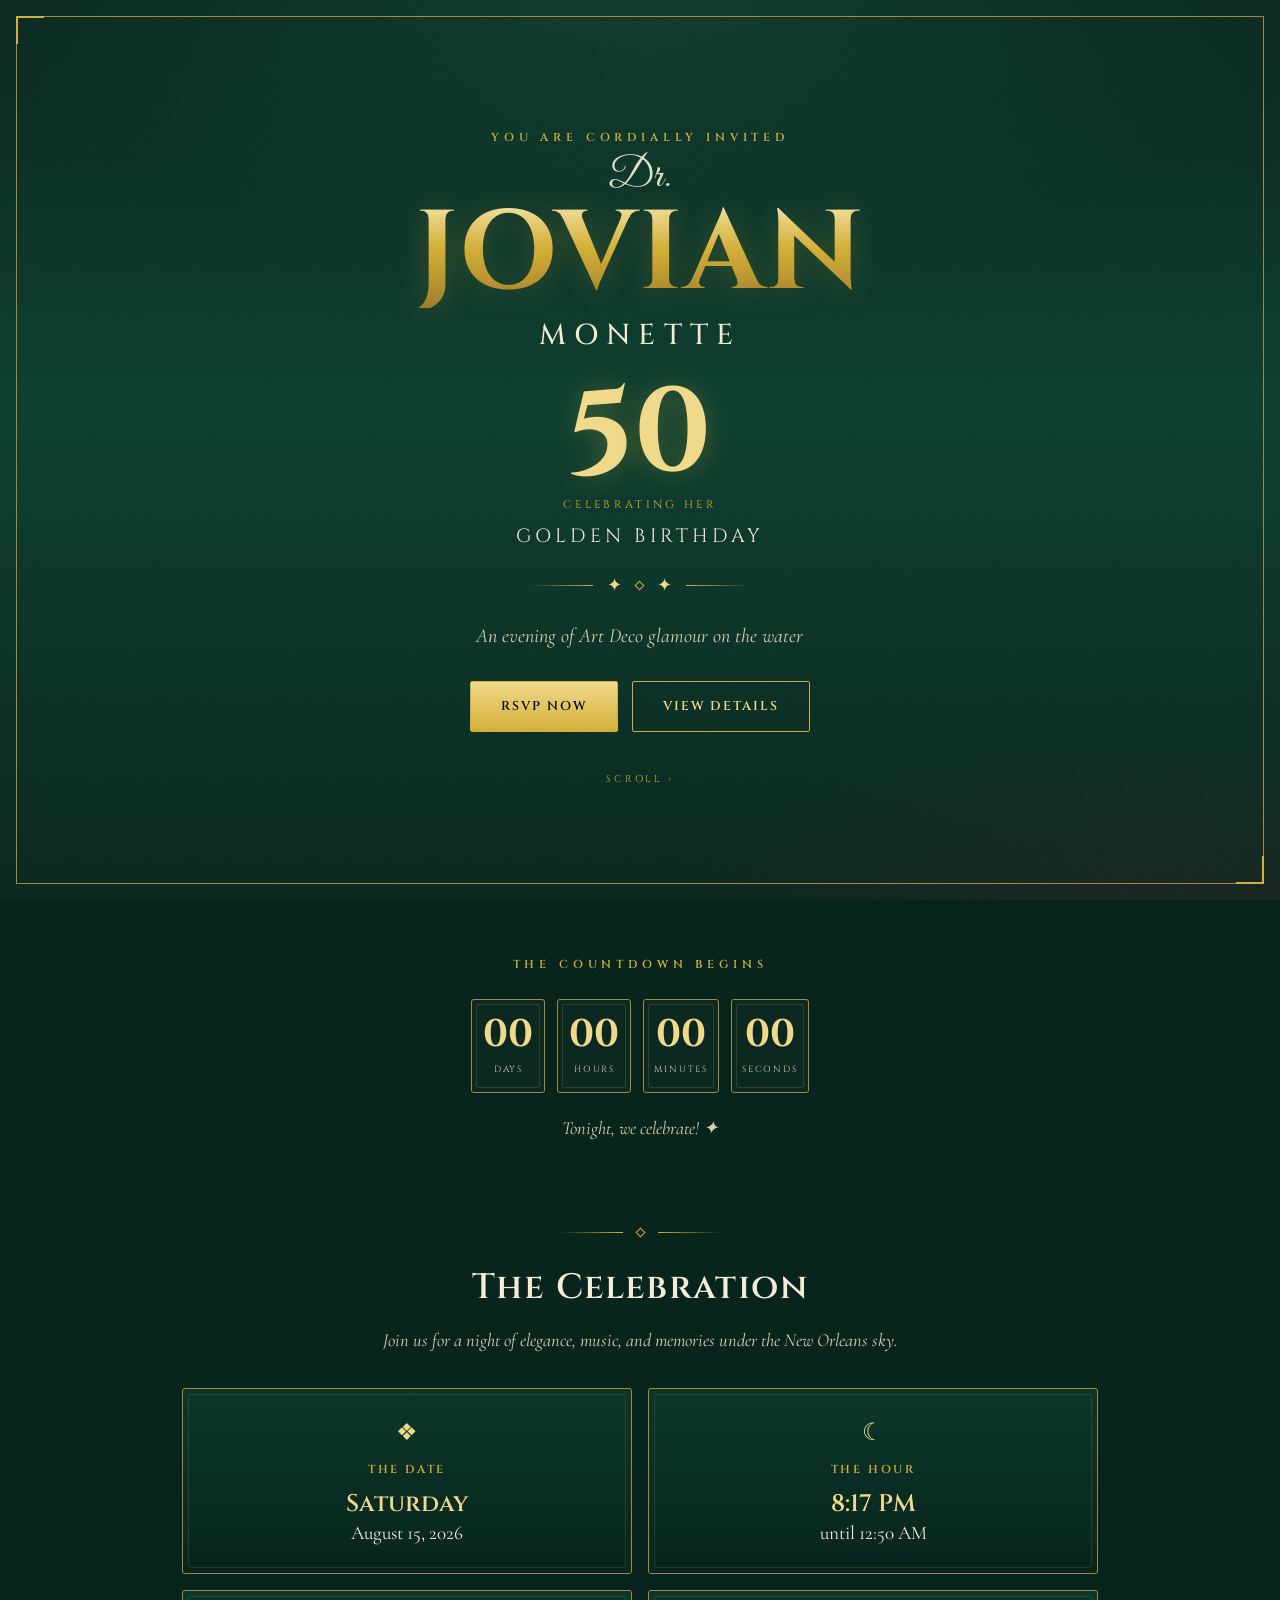
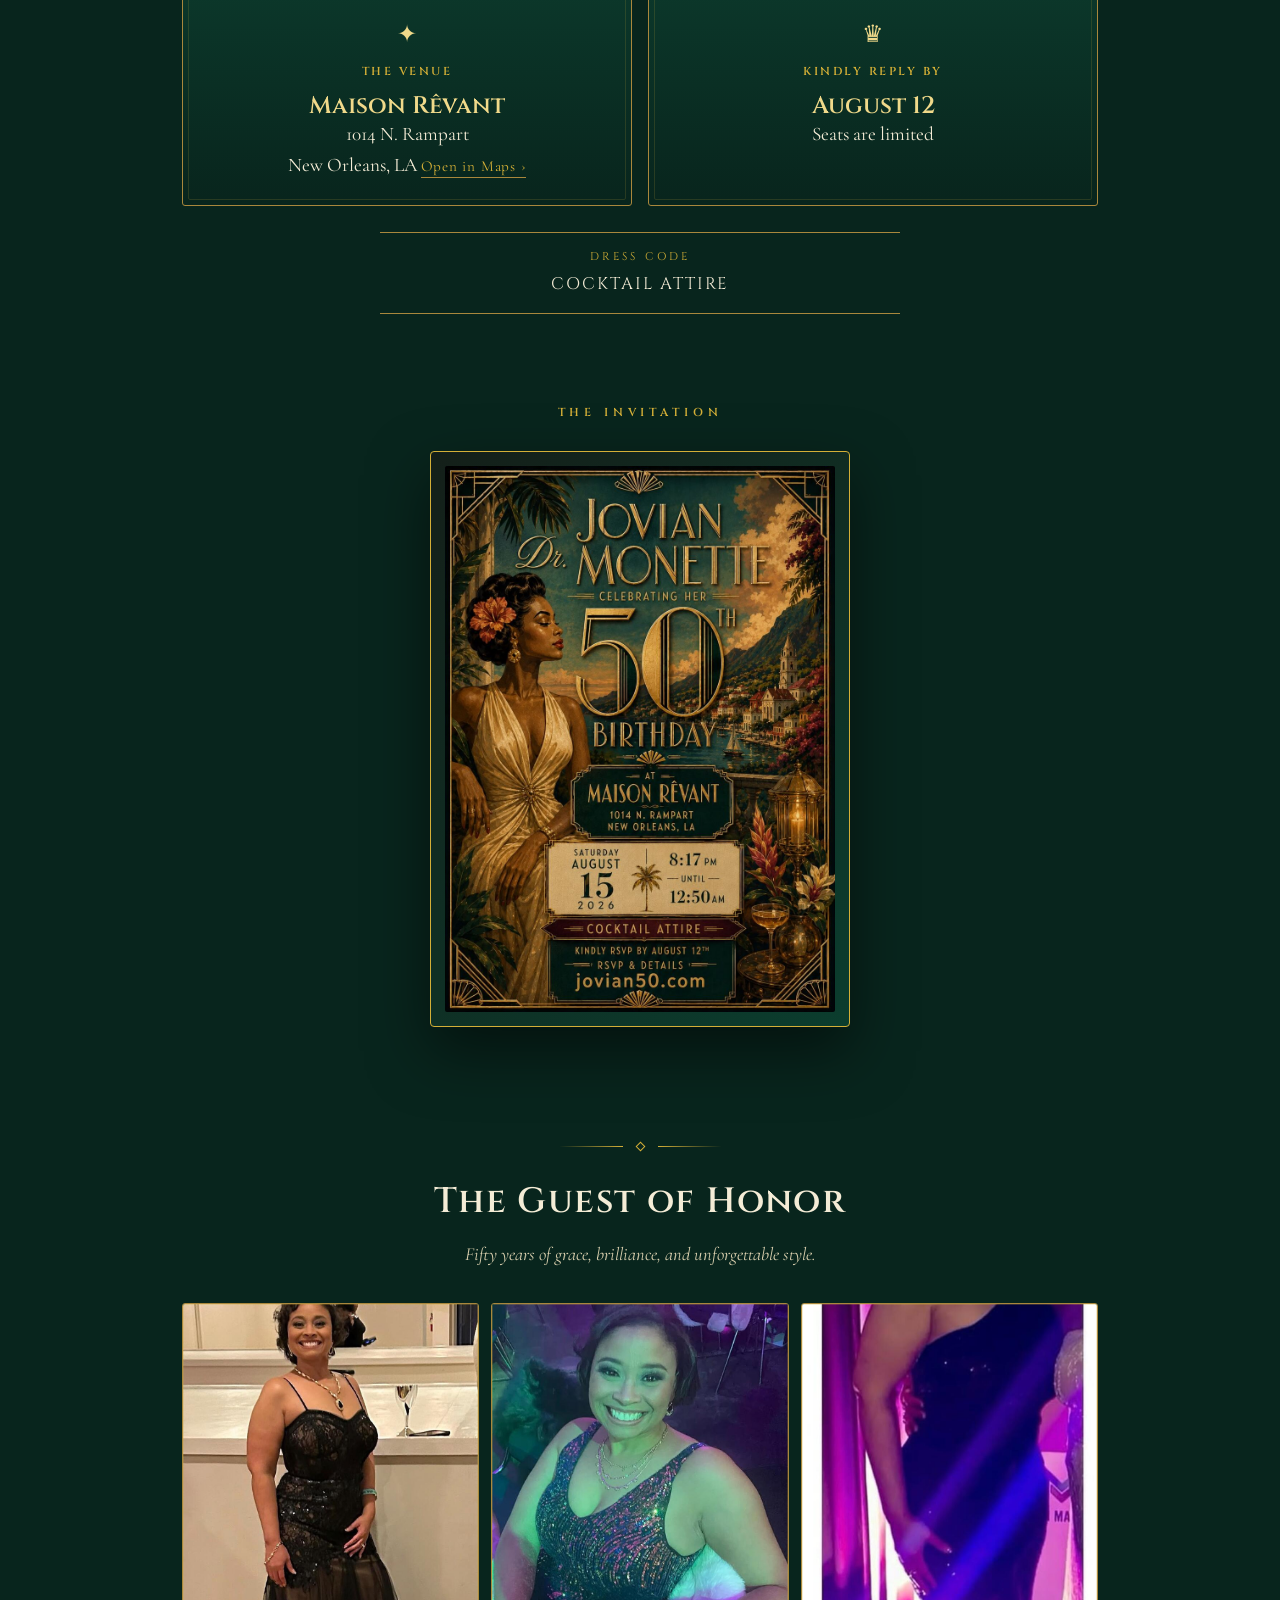
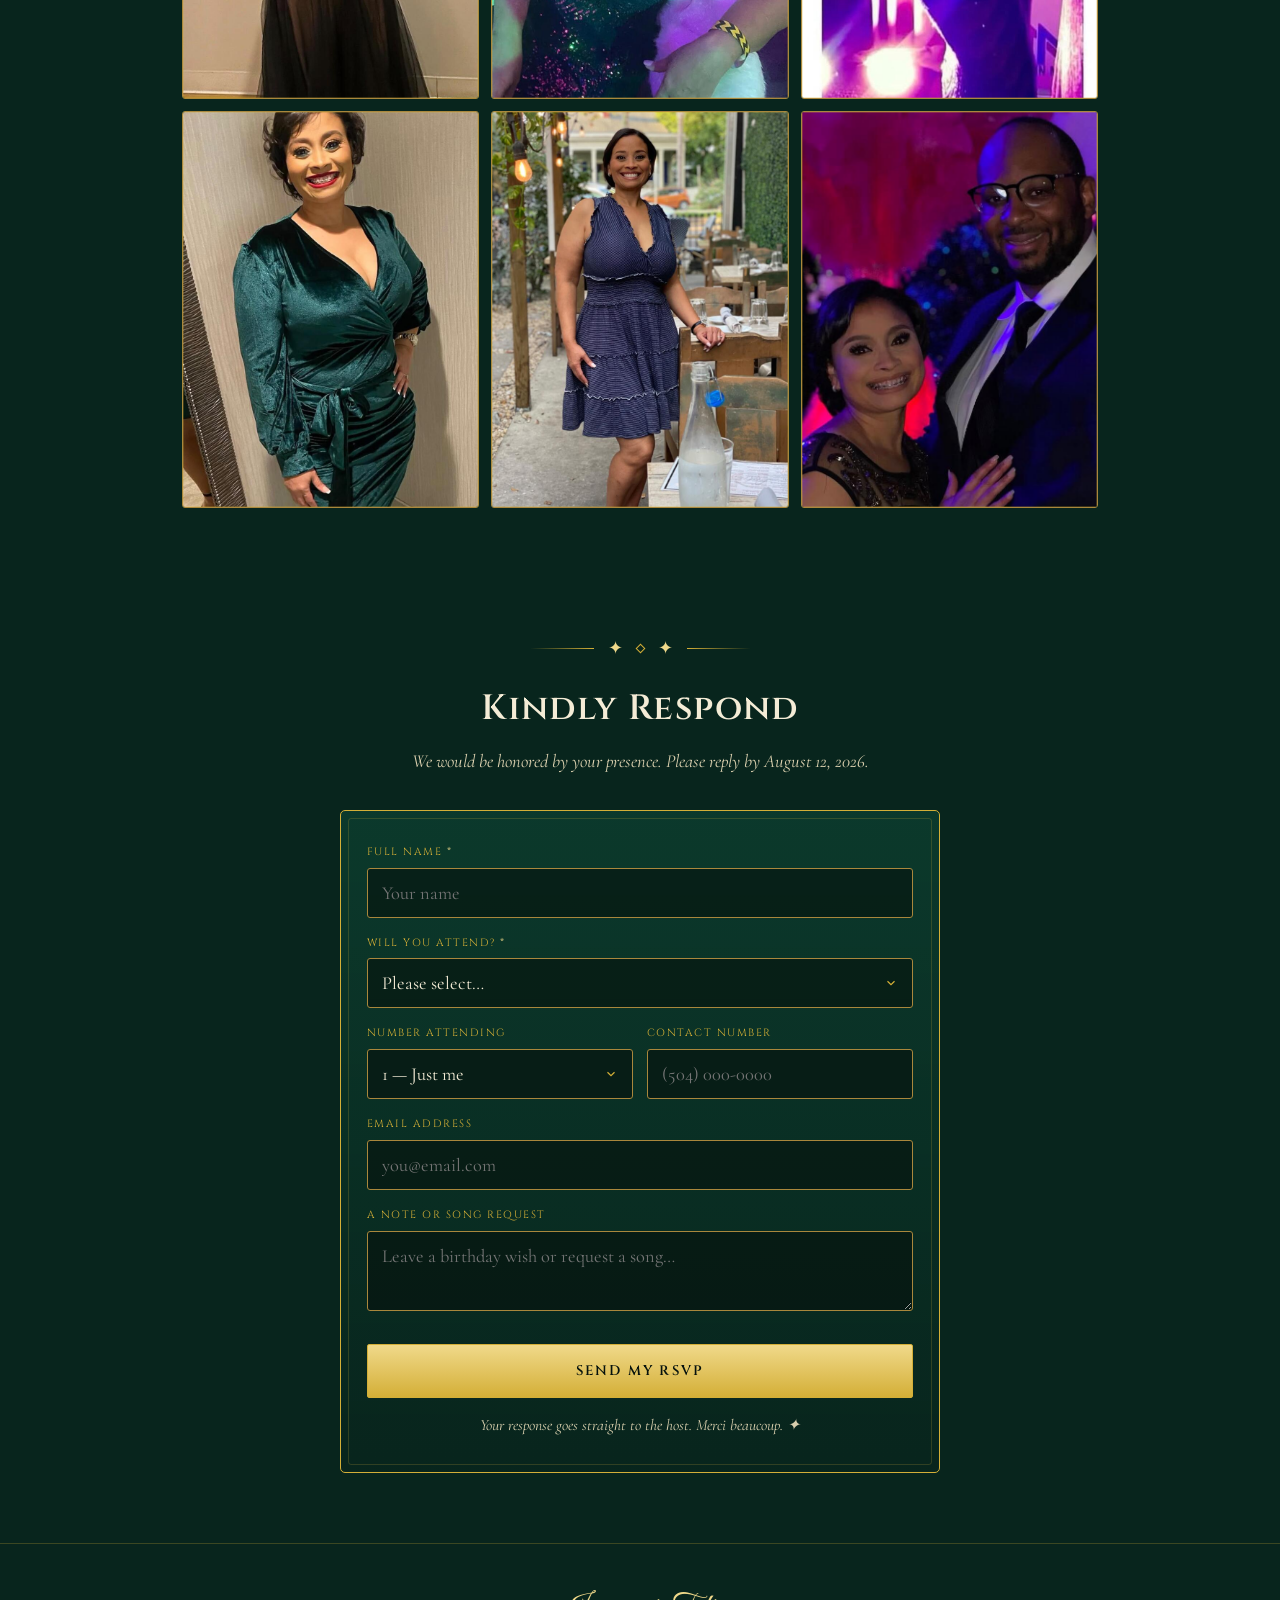
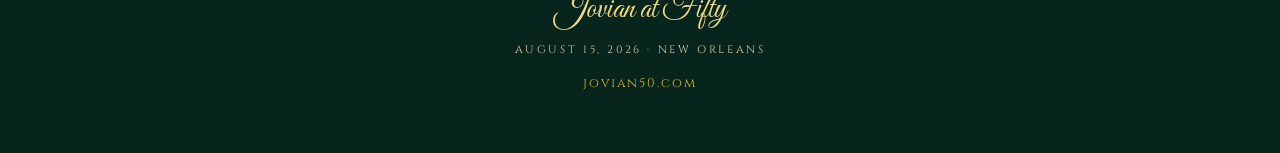
==== index.html @ bf5fdd99 "Add files via upload" ====
<!DOCTYPE html>
<html lang="en">
<head>
<meta charset="UTF-8">
<meta name="viewport" content="width=device-width, initial-scale=1.0">
<title>Dr. Jovian Monette · 50th Birthday · RSVP</title>
<meta name="description" content="You're invited to celebrate Dr. Jovian Monette's 50th Birthday — Saturday, August 15, 2026 at Maison Rêvant, New Orleans. Kindly RSVP by August 12.">
<meta name="theme-color" content="#0b2e24">

<!-- Open Graph (link preview) -->
<meta property="og:title" content="You're Invited · Dr. Jovian Monette's 50th">
<meta property="og:description" content="An evening of Art Deco glamour · Aug 15, 2026 · Maison Rêvant, New Orleans · RSVP by Aug 12">
<meta property="og:image" content="images/invite.jpg">
<meta property="og:type" content="website">

<link rel="preconnect" href="https://fonts.googleapis.com">
<link rel="preconnect" href="https://fonts.gstatic.com" crossorigin>
<link href="https://fonts.googleapis.com/css2?family=Cinzel:wght@400;500;600;700&family=Cormorant+Garamond:ital,wght@0,400;0,500;0,600;1,400&family=Great+Vibes&display=swap" rel="stylesheet">

<style>
:root{
  --emerald-deep:#08251d;
  --emerald:#0b3d2e;
  --emerald-soft:#0f4a38;
  --gold:#d4af37;
  --gold-bright:#f0d98a;
  --gold-dim:#a9873c;
  --cream:#f4ecd6;
  --cream-dim:#d9cfae;
  --burgundy:#5a1f27;
  --ink:#06120d;
}
*{margin:0;padding:0;box-sizing:border-box}
html{scroll-behavior:smooth}
body{
  font-family:'Cormorant Garamond',Georgia,serif;
  background:var(--emerald-deep);
  color:var(--cream);
  overflow-x:hidden;
  line-height:1.5;
  -webkit-font-smoothing:antialiased;
}
img{max-width:100%;display:block}

/* ---------- decorative background ---------- */
.bg-fx{position:fixed;inset:0;z-index:-2;
  background:
    radial-gradient(1200px 600px at 50% -10%, #14584180 0%, transparent 60%),
    radial-gradient(900px 500px at 90% 110%, #5a1f2740 0%, transparent 55%),
    linear-gradient(180deg,#08251d 0%,#0b3d2e 45%,#08251d 100%);
}
.grain{position:fixed;inset:0;z-index:-1;opacity:.05;pointer-events:none;
  background-image:url("data:image/svg+xml,%3Csvg xmlns='http://www.w3.org/2000/svg' width='120' height='120'%3E%3Cfilter id='n'%3E%3CfeTurbulence type='fractalNoise' baseFrequency='0.85' numOctaves='2'/%3E%3C/filter%3E%3Crect width='100%25' height='100%25' filter='url(%23n)'/%3E%3C/svg%3E");}

/* floating sparkles */
.sparkles{position:fixed;inset:0;z-index:0;pointer-events:none;overflow:hidden}
.sparkle{position:absolute;width:6px;height:6px;background:radial-gradient(circle,var(--gold-bright),transparent 70%);border-radius:50%;opacity:0;animation:float linear infinite}
@keyframes float{
  0%{transform:translateY(20px) scale(.4);opacity:0}
  15%{opacity:.9}
  85%{opacity:.7}
  100%{transform:translateY(-110vh) scale(1);opacity:0}
}

/* ---------- shared ---------- */
.wrap{max-width:960px;margin:0 auto;padding:0 22px;position:relative;z-index:2}
.gold{color:var(--gold-bright)}
.cinzel{font-family:'Cinzel',serif}
.script{font-family:'Great Vibes',cursive}
.eyebrow{font-family:'Cinzel',serif;letter-spacing:.42em;font-size:.72rem;text-transform:uppercase;color:var(--gold);font-weight:600}

/* deco divider */
.deco-div{display:flex;align-items:center;justify-content:center;gap:14px;margin:26px auto;color:var(--gold)}
.deco-div .line{height:1px;width:64px;background:linear-gradient(90deg,transparent,var(--gold))}
.deco-div .line.r{background:linear-gradient(90deg,var(--gold),transparent)}
.deco-div .dot{width:7px;height:7px;transform:rotate(45deg);border:1px solid var(--gold)}
.deco-div .fan{font-size:1.1rem;line-height:1}

/* ---------- HERO ---------- */
.hero{min-height:100svh;display:flex;flex-direction:column;align-items:center;justify-content:center;text-align:center;padding:64px 22px 48px;position:relative}
.hero-frame{position:absolute;inset:16px;border:1px solid var(--gold-dim);pointer-events:none}
.hero-frame::before,.hero-frame::after{content:"";position:absolute;width:26px;height:26px;border:2px solid var(--gold)}
.hero-frame::before{top:-1px;left:-1px;border-right:0;border-bottom:0}
.hero-frame::after{bottom:-1px;right:-1px;border-left:0;border-top:0}
.hero-inner{position:relative;z-index:2;animation:rise 1.2s ease both}
@keyframes rise{from{opacity:0;transform:translateY(24px)}to{opacity:1;transform:none}}

.invited{margin-bottom:10px}
.host-name{font-family:'Great Vibes',cursive;font-size:clamp(1.6rem,6vw,2.6rem);color:var(--cream);line-height:1;margin:6px 0 2px;opacity:.92}
.name{font-family:'Cinzel',serif;font-weight:700;
  font-size:clamp(3rem,15vw,7rem);line-height:.94;letter-spacing:.02em;
  background:linear-gradient(180deg,#f6e6ac 0%,#d4af37 45%,#9c7a2e 100%);
  -webkit-background-clip:text;background-clip:text;color:transparent;
  text-shadow:0 2px 30px rgba(212,175,55,.25);
  margin:4px 0}
.surname{font-family:'Cinzel',serif;font-weight:500;font-size:clamp(1.1rem,5vw,1.8rem);letter-spacing:.28em;color:var(--cream);text-transform:uppercase;margin-top:6px}
.milestone{display:flex;flex-direction:column;align-items:center;justify-content:center;gap:0;margin:24px 0 8px}
.milestone .big{font-family:'Cinzel',serif;font-weight:700;font-size:clamp(4.2rem,20vw,7.4rem);color:var(--gold-bright);line-height:.9;position:relative;
  text-shadow:0 2px 26px rgba(212,175,55,.3)}
.milestone .big sup{font-size:.32em;vertical-align:super;color:var(--gold)}
.milestone .stack{text-align:center;margin-top:10px}
.milestone .stack .celebrating{font-family:'Cinzel',serif;letter-spacing:.3em;font-size:.7rem;text-transform:uppercase;color:var(--gold);display:block}
.milestone .stack .bday{font-family:'Cinzel',serif;letter-spacing:.22em;font-size:clamp(.95rem,3.8vw,1.2rem);text-transform:uppercase;color:var(--cream);display:block;margin-top:8px}
.hero-cta{margin-top:30px;display:flex;gap:14px;flex-wrap:wrap;justify-content:center}

/* buttons */
.btn{font-family:'Cinzel',serif;letter-spacing:.16em;text-transform:uppercase;font-size:.8rem;font-weight:600;
  padding:15px 30px;border:1px solid var(--gold);color:var(--ink);
  background:linear-gradient(180deg,var(--gold-bright),var(--gold));
  text-decoration:none;cursor:pointer;transition:.35s;border-radius:2px;display:inline-block}
.btn:hover{filter:brightness(1.08);transform:translateY(-2px);box-shadow:0 10px 26px rgba(212,175,55,.28)}
.btn.ghost{background:transparent;color:var(--gold-bright)}
.btn.ghost:hover{background:rgba(212,175,55,.1)}
.scroll-hint{margin-top:40px;color:var(--gold);font-family:'Cinzel',serif;letter-spacing:.3em;font-size:.62rem;text-transform:uppercase;animation:pulse 2.4s ease-in-out infinite}
@keyframes pulse{0%,100%{opacity:.4;transform:translateY(0)}50%{opacity:1;transform:translateY(5px)}}

/* ---------- COUNTDOWN ---------- */
.count-sec{padding:56px 0 20px;text-align:center}
.countdown{display:flex;justify-content:center;gap:12px;flex-wrap:wrap;margin-top:26px}
.cd-box{min-width:74px;padding:16px 10px;border:1px solid var(--gold-dim);background:rgba(255,255,255,.02);border-radius:3px;position:relative}
.cd-box::before{content:"";position:absolute;inset:4px;border:1px solid rgba(212,175,55,.18);border-radius:2px;pointer-events:none}
.cd-num{font-family:'Cinzel',serif;font-weight:700;font-size:clamp(1.7rem,7vw,2.4rem);color:var(--gold-bright);line-height:1}
.cd-lab{font-family:'Cinzel',serif;letter-spacing:.2em;font-size:.56rem;text-transform:uppercase;color:var(--cream-dim);margin-top:8px}
.count-note{font-size:1.15rem;color:var(--cream-dim);font-style:italic;margin-top:22px}

/* ---------- SECTION TITLES ---------- */
.sec-title{font-family:'Cinzel',serif;font-weight:600;font-size:clamp(1.5rem,5vw,2.2rem);color:var(--cream);text-align:center;letter-spacing:.04em}
.sec-sub{text-align:center;font-size:1.15rem;color:var(--cream-dim);font-style:italic;max-width:560px;margin:12px auto 0}

/* ---------- DETAILS ---------- */
.details{padding:40px 0}
.detail-grid{display:grid;grid-template-columns:repeat(2,1fr);gap:16px;margin-top:34px}
.card{border:1px solid var(--gold-dim);padding:26px 20px;text-align:center;background:linear-gradient(180deg,rgba(15,74,56,.5),rgba(8,37,29,.5));border-radius:3px;position:relative;transition:.4s}
.card::before{content:"";position:absolute;inset:5px;border:1px solid rgba(212,175,55,.16);border-radius:2px;pointer-events:none}
.card:hover{transform:translateY(-4px);box-shadow:0 14px 30px rgba(0,0,0,.3);border-color:var(--gold)}
.card .ic{font-size:1.5rem;color:var(--gold-bright);margin-bottom:10px}
.card h3{font-family:'Cinzel',serif;font-size:.72rem;letter-spacing:.22em;text-transform:uppercase;color:var(--gold);font-weight:600;margin-bottom:10px}
.card p{font-size:1.2rem;color:var(--cream);line-height:1.35}
.card p .lg{font-family:'Cinzel',serif;font-size:1.5rem;color:var(--gold-bright);font-weight:600;display:block}
.card .map-link{display:inline-block;margin-top:8px;color:var(--gold);font-size:.95rem;letter-spacing:.05em;text-decoration:none;border-bottom:1px solid var(--gold-dim)}
.attire-band{margin:26px auto 0;max-width:520px;text-align:center;border-top:1px solid var(--gold-dim);border-bottom:1px solid var(--gold-dim);padding:16px}
.attire-band .lab{font-family:'Cinzel',serif;letter-spacing:.28em;font-size:.7rem;text-transform:uppercase;color:var(--gold)}
.attire-band .val{font-family:'Cinzel',serif;letter-spacing:.12em;font-size:1.05rem;text-transform:uppercase;color:var(--cream);margin-top:6px}

/* ---------- INVITE SHOWCASE ---------- */
.showcase{padding:50px 0;text-align:center}
.invite-card{max-width:420px;margin:30px auto 0;padding:14px;background:linear-gradient(135deg,#141f19,#0b3d2e);border:1px solid var(--gold);border-radius:4px;box-shadow:0 24px 60px rgba(0,0,0,.5);transition:.5s}
.invite-card:hover{transform:scale(1.015)}
.invite-card img{border-radius:2px;width:100%}

/* ---------- GALLERY ---------- */
.gallery{padding:40px 0 50px}
.gal-grid{display:grid;grid-template-columns:repeat(3,1fr);gap:12px;margin-top:34px}
.gal-item{position:relative;overflow:hidden;border:1px solid var(--gold-dim);border-radius:3px;aspect-ratio:3/4;background:#0b3d2e}
.gal-item img{width:100%;height:100%;object-fit:cover;transition:.6s;filter:saturate(1.02)}
.gal-item:hover img{transform:scale(1.08)}
.gal-item::after{content:"";position:absolute;inset:0;box-shadow:inset 0 0 0 1px rgba(212,175,55,.25);pointer-events:none}

/* ---------- RSVP ---------- */
.rsvp{padding:56px 0 70px}
.rsvp-shell{max-width:600px;margin:34px auto 0;border:1px solid var(--gold);border-radius:5px;padding:34px 26px;background:linear-gradient(180deg,rgba(15,74,56,.55),rgba(8,37,29,.75));position:relative}
.rsvp-shell::before{content:"";position:absolute;inset:7px;border:1px solid rgba(212,175,55,.2);border-radius:3px;pointer-events:none}
.field{margin-bottom:18px;position:relative;z-index:2}
.field label{display:block;font-family:'Cinzel',serif;letter-spacing:.14em;font-size:.66rem;text-transform:uppercase;color:var(--gold);margin-bottom:7px}
.field label .req{color:var(--gold-bright)}
.field input,.field select,.field textarea{
  width:100%;padding:13px 14px;background:rgba(6,18,13,.6);border:1px solid var(--gold-dim);
  color:var(--cream);font-family:'Cormorant Garamond',serif;font-size:1.15rem;border-radius:3px;transition:.3s;
  -webkit-appearance:none;appearance:none}
.field input:focus,.field select:focus,.field textarea:focus{outline:none;border-color:var(--gold-bright);box-shadow:0 0 0 3px rgba(212,175,55,.14);background:rgba(6,18,13,.85)}
.field textarea{resize:vertical;min-height:80px}
.field select{background-image:url("data:image/svg+xml,%3Csvg xmlns='http://www.w3.org/2000/svg' width='14' height='14' viewBox='0 0 24 24' fill='none' stroke='%23d4af37' stroke-width='2'%3E%3Cpath d='M6 9l6 6 6-6'/%3E%3C/svg%3E");background-repeat:no-repeat;background-position:right 14px center;padding-right:38px}
.field select option{background:#08251d;color:var(--cream)}
.two-col{display:grid;grid-template-columns:1fr 1fr;gap:14px}
.hp{position:absolute;left:-9999px;opacity:0}
.rsvp .btn{width:100%;margin-top:8px;font-size:.86rem;padding:17px}
.form-note{text-align:center;font-size:.98rem;color:var(--cream-dim);margin-top:16px;font-style:italic}
.err-msg{color:#f3b0a0;font-size:.98rem;text-align:center;margin-top:12px;display:none}

/* success overlay */
.thankyou{display:none;text-align:center;padding:20px 6px;animation:rise .8s ease both}
.thankyou.show{display:block}
.rsvp-shell.done .rsvp-form{display:none}
.thankyou .checkmark{width:72px;height:72px;border-radius:50%;border:2px solid var(--gold);display:flex;align-items:center;justify-content:center;margin:0 auto 18px;font-size:2rem;color:var(--gold-bright);animation:popin .6s ease both}
@keyframes popin{0%{transform:scale(0)}60%{transform:scale(1.15)}100%{transform:scale(1)}}
.thankyou h3{font-family:'Cinzel',serif;color:var(--gold-bright);font-size:1.5rem;letter-spacing:.08em;margin-bottom:10px}
.thankyou p{font-size:1.2rem;color:var(--cream);font-style:italic}

/* ---------- FOOTER ---------- */
footer{text-align:center;padding:42px 22px 60px;border-top:1px solid rgba(212,175,55,.25)}
footer .fname{font-family:'Great Vibes',cursive;font-size:2rem;color:var(--gold-bright)}
footer .fsub{font-family:'Cinzel',serif;letter-spacing:.24em;font-size:.68rem;text-transform:uppercase;color:var(--cream-dim);margin-top:8px}
footer .site{margin-top:16px;font-family:'Cinzel',serif;letter-spacing:.16em;color:var(--gold);font-size:.8rem}

/* ---------- reveal on scroll ---------- */
.reveal{opacity:0;transform:translateY(30px);transition:.9s cubic-bezier(.2,.7,.2,1)}
.reveal.in{opacity:1;transform:none}

/* ---------- responsive ---------- */
@media(max-width:560px){
  .detail-grid{grid-template-columns:1fr}
  .gal-grid{grid-template-columns:repeat(2,1fr)}
  .two-col{grid-template-columns:1fr}
  .hero-frame{inset:10px}
  .cd-box{min-width:64px;padding:13px 6px}
}
@media(prefers-reduced-motion:reduce){
  *{animation:none!important;transition:none!important}
  .reveal{opacity:1;transform:none}
}
</style>
</head>
<body>
<div class="bg-fx"></div>
<div class="grain"></div>
<div class="sparkles" id="sparkles"></div>

<!-- ================= HERO ================= -->
<header class="hero">
  <div class="hero-frame"></div>
  <div class="hero-inner wrap">
    <div class="eyebrow invited">You are cordially invited</div>
    <div class="host-name">Dr.</div>
    <h1 class="name">JOVIAN</h1>
    <div class="surname">Monette</div>

    <div class="milestone">
      <div class="big">5<span>0</span></div>
      <div class="stack">
        <span class="celebrating">Celebrating Her</span>
        <span class="bday">Golden Birthday</span>
      </div>
    </div>

    <div class="deco-div"><span class="line"></span><span class="fan gold">✦</span><span class="dot"></span><span class="fan gold">✦</span><span class="line r"></span></div>

    <p style="font-size:1.25rem;color:var(--cream-dim);font-style:italic">An evening of Art Deco glamour on the water</p>

    <div class="hero-cta">
      <a href="#rsvp" class="btn">RSVP Now</a>
      <a href="#details" class="btn ghost">View Details</a>
    </div>
    <div class="scroll-hint">Scroll &#8250;</div>
  </div>
</header>

<!-- ================= COUNTDOWN ================= -->
<section class="count-sec">
  <div class="wrap reveal">
    <div class="eyebrow">The Countdown Begins</div>
    <div class="countdown" id="countdown">
      <div class="cd-box"><div class="cd-num" id="cd-d">--</div><div class="cd-lab">Days</div></div>
      <div class="cd-box"><div class="cd-num" id="cd-h">--</div><div class="cd-lab">Hours</div></div>
      <div class="cd-box"><div class="cd-num" id="cd-m">--</div><div class="cd-lab">Minutes</div></div>
      <div class="cd-box"><div class="cd-num" id="cd-s">--</div><div class="cd-lab">Seconds</div></div>
    </div>
    <p class="count-note" id="count-note">until we celebrate together</p>
  </div>
</section>

<!-- ================= DETAILS ================= -->
<section class="details" id="details">
  <div class="wrap reveal">
    <div class="deco-div"><span class="line"></span><span class="dot"></span><span class="line r"></span></div>
    <h2 class="sec-title">The Celebration</h2>
    <p class="sec-sub">Join us for a night of elegance, music, and memories under the New Orleans sky.</p>

    <div class="detail-grid">
      <div class="card">
        <div class="ic">❖</div>
        <h3>The Date</h3>
        <p><span class="lg">Saturday</span>August 15, 2026</p>
      </div>
      <div class="card">
        <div class="ic">☾</div>
        <h3>The Hour</h3>
        <p><span class="lg">8:17 PM</span>until 12:50 AM</p>
      </div>
      <div class="card">
        <div class="ic">✦</div>
        <h3>The Venue</h3>
        <p><span class="lg">Maison Rêvant</span>1014 N. Rampart<br>New Orleans, LA
        <a class="map-link" href="https://maps.google.com/?q=1014+N+Rampart+St+New+Orleans+LA" target="_blank" rel="noopener">Open in Maps ›</a></p>
      </div>
      <div class="card">
        <div class="ic">♛</div>
        <h3>Kindly Reply By</h3>
        <p><span class="lg">August 12</span>Seats are limited</p>
      </div>
    </div>

    <div class="attire-band">
      <div class="lab">Dress Code</div>
      <div class="val">Cocktail Attire</div>
    </div>
  </div>
</section>

<!-- ================= INVITE SHOWCASE ================= -->
<section class="showcase">
  <div class="wrap reveal">
    <div class="eyebrow">The Invitation</div>
    <div class="invite-card">
      <img src="images/invite.jpg" alt="Dr. Jovian Monette 50th Birthday official invitation" loading="lazy">
    </div>
  </div>
</section>

<!-- ================= GALLERY ================= -->
<section class="gallery">
  <div class="wrap reveal">
    <div class="deco-div"><span class="line"></span><span class="dot"></span><span class="line r"></span></div>
    <h2 class="sec-title">The Guest of Honor</h2>
    <p class="sec-sub">Fifty years of grace, brilliance, and unforgettable style.</p>
    <div class="gal-grid">
      <div class="gal-item"><img src="images/g1_gown.jpg" alt="Jovian" loading="lazy"></div>
      <div class="gal-item"><img src="images/g2_sequin.jpg" alt="Jovian" loading="lazy"></div>
      <div class="gal-item"><img src="images/g3_purple.jpg" alt="Jovian" loading="lazy"></div>
      <div class="gal-item"><img src="images/g4_velvet.jpg" alt="Jovian" loading="lazy"></div>
      <div class="gal-item"><img src="images/g5_garden.jpg" alt="Jovian" loading="lazy"></div>
      <div class="gal-item"><img src="images/g6_couple.jpg" alt="Jovian" loading="lazy"></div>
    </div>
  </div>
</section>

<!-- ================= RSVP ================= -->
<section class="rsvp" id="rsvp">
  <div class="wrap reveal">
    <div class="deco-div"><span class="line"></span><span class="fan gold">✦</span><span class="dot"></span><span class="fan gold">✦</span><span class="line r"></span></div>
    <h2 class="sec-title">Kindly Respond</h2>
    <p class="sec-sub">We would be honored by your presence. Please reply by August 12, 2026.</p>

    <div class="rsvp-shell" id="rsvpShell">
      <form class="rsvp-form" id="rsvpForm" novalidate>
        <!-- honeypot (spam trap) -->
        <input type="text" name="website" class="hp" tabindex="-1" autocomplete="off" aria-hidden="true">

        <div class="field">
          <label>Full Name <span class="req">*</span></label>
          <input type="text" name="name" required placeholder="Your name">
        </div>

        <div class="field">
          <label>Will You Attend? <span class="req">*</span></label>
          <select name="attending" required>
            <option value="" disabled selected>Please select…</option>
            <option value="Joyfully Accepts">Joyfully Accepts ✦</option>
            <option value="Regretfully Declines">Regretfully Declines</option>
          </select>
        </div>

        <div class="two-col">
          <div class="field">
            <label>Number Attending</label>
            <select name="guests">
              <option value="1">1 — Just me</option>
              <option value="2">2</option>
              <option value="3">3</option>
              <option value="4">4</option>
              <option value="5">5+</option>
            </select>
          </div>
          <div class="field">
            <label>Contact Number</label>
            <input type="tel" name="phone" placeholder="(504) 000-0000">
          </div>
        </div>

        <div class="field">
          <label>Email Address</label>
          <input type="email" name="email" placeholder="you@email.com">
        </div>

        <div class="field">
          <label>A Note or Song Request</label>
          <textarea name="message" placeholder="Leave a birthday wish or request a song…"></textarea>
        </div>

        <button type="submit" class="btn" id="submitBtn">Send My RSVP</button>
        <p class="err-msg" id="errMsg">Something went wrong. Please try again, or text your RSVP directly.</p>
        <p class="form-note">Your response goes straight to the host. Merci beaucoup. ✦</p>
      </form>

      <div class="thankyou" id="thankyou">
        <div class="checkmark">✦</div>
        <h3>Thank You!</h3>
        <p id="tyMsg">Your RSVP has been received. We can't wait to celebrate with you.</p>
      </div>
    </div>
  </div>
</section>

<!-- ================= FOOTER ================= -->
<footer>
  <div class="fname">Jovian at Fifty</div>
  <div class="fsub">August 15, 2026 · New Orleans</div>
  <div class="site">jovian50.com</div>
</footer>

<script>
/* ===== CONFIG ===== */
/* Paste your Google Apps Script Web App URL between the quotes below.
   (See the SETUP GUIDE. Until then, the form runs in demo mode.) */
const RSVP_ENDPOINT = "https://script.google.com/macros/s/AKfycbyKgSpBGPRCNBaA9b9KOijkFk6ChxsRA9gz9120XlLyiB_srLZzniA4HKfAZVrBt1E5xQ/exec";

/* ===== sparkles ===== */
(function(){
  const c=document.getElementById('sparkles');
  const N=window.innerWidth<600?14:26;
  for(let i=0;i<N;i++){
    const s=document.createElement('div');
    s.className='sparkle';
    s.style.left=Math.random()*100+'vw';
    const dur=7+Math.random()*10;
    s.style.animationDuration=dur+'s';
    s.style.animationDelay=(-Math.random()*dur)+'s';
    const sc=.4+Math.random()*1.1;
    s.style.transform='scale('+sc+')';
    c.appendChild(s);
  }
})();

/* ===== countdown ===== */
(function(){
  const target=new Date('2026-08-15T20:17:00-05:00').getTime();
  const d=document.getElementById('cd-d'),h=document.getElementById('cd-h'),
        m=document.getElementById('cd-m'),s=document.getElementById('cd-s'),
        note=document.getElementById('count-note');
  function pad(n){return String(n).padStart(2,'0')}
  function tick(){
    const now=Date.now(),diff=target-now;
    if(diff<=0){d.textContent='00';h.textContent='00';m.textContent='00';s.textContent='00';
      note.textContent='Tonight, we celebrate! ✦';return;}
    const dd=Math.floor(diff/86400000),hh=Math.floor(diff%86400000/3600000),
          mm=Math.floor(diff%3600000/60000),ss=Math.floor(diff%60000/1000);
    d.textContent=dd;h.textContent=pad(hh);m.textContent=pad(mm);s.textContent=pad(ss);
  }
  tick();setInterval(tick,1000);
})();

/* ===== scroll reveal ===== */
(function(){
  const io=new IntersectionObserver((es)=>{
    es.forEach(e=>{if(e.isIntersecting){e.target.classList.add('in');io.unobserve(e.target);}});
  },{threshold:.12});
  document.querySelectorAll('.reveal').forEach(el=>io.observe(el));
})();

/* ===== RSVP submit ===== */
(function(){
  const form=document.getElementById('rsvpForm'),
        shell=document.getElementById('rsvpShell'),
        ty=document.getElementById('thankyou'),
        tyMsg=document.getElementById('tyMsg'),
        btn=document.getElementById('submitBtn'),
        err=document.getElementById('errMsg');

  function showThanks(attending){
    if(attending==='Regretfully Declines'){
      tyMsg.textContent="Thank you for letting us know. You'll be dearly missed — we'll raise a glass to you.";
    }
    shell.classList.add('done');
    ty.classList.add('show');
    ty.scrollIntoView({behavior:'smooth',block:'center'});
  }

  form.addEventListener('submit',async function(ev){
    ev.preventDefault();
    err.style.display='none';
    if(form.website.value){return;} // honeypot tripped
    if(!form.name.value.trim()||!form.attending.value){
      err.textContent='Please enter your name and let us know if you can attend.';
      err.style.display='block';return;
    }
    btn.textContent='Sending…';btn.style.pointerEvents='none';btn.style.opacity='.7';

    const data=new URLSearchParams();
    new FormData(form).forEach((v,k)=>data.append(k,v));
    data.append('submittedAt',new Date().toLocaleString('en-US',{timeZone:'America/Chicago'}));

    // Demo mode if endpoint not configured
    if(!RSVP_ENDPOINT||RSVP_ENDPOINT.indexOf('PASTE_YOUR')===0){
      setTimeout(()=>showThanks(form.attending.value),700);
      return;
    }
    try{
      await fetch(RSVP_ENDPOINT,{method:'POST',mode:'no-cors',
        headers:{'Content-Type':'application/x-www-form-urlencoded'},body:data.toString()});
      showThanks(form.attending.value);
    }catch(e){
      btn.textContent='Send My RSVP';btn.style.pointerEvents='';btn.style.opacity='';
      err.style.display='block';
    }
  });
})();
</script>
</body>
</html>
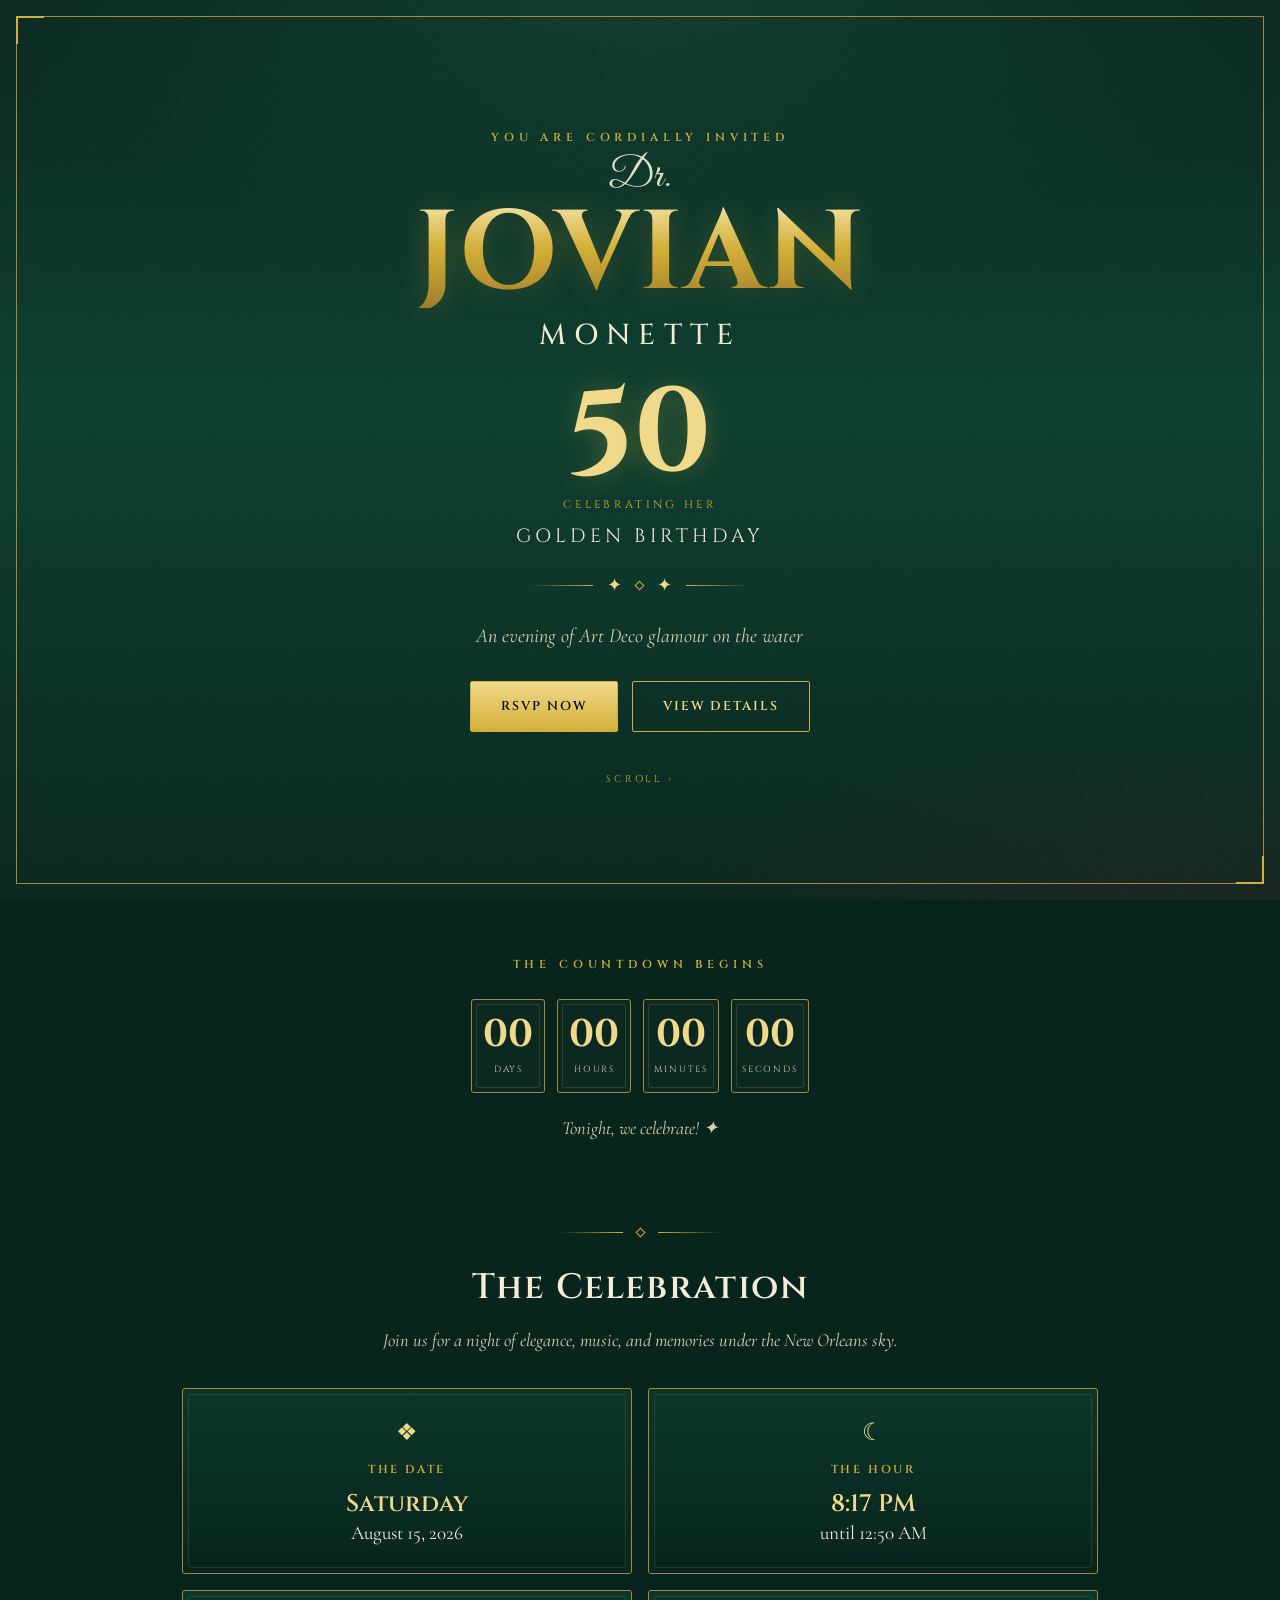
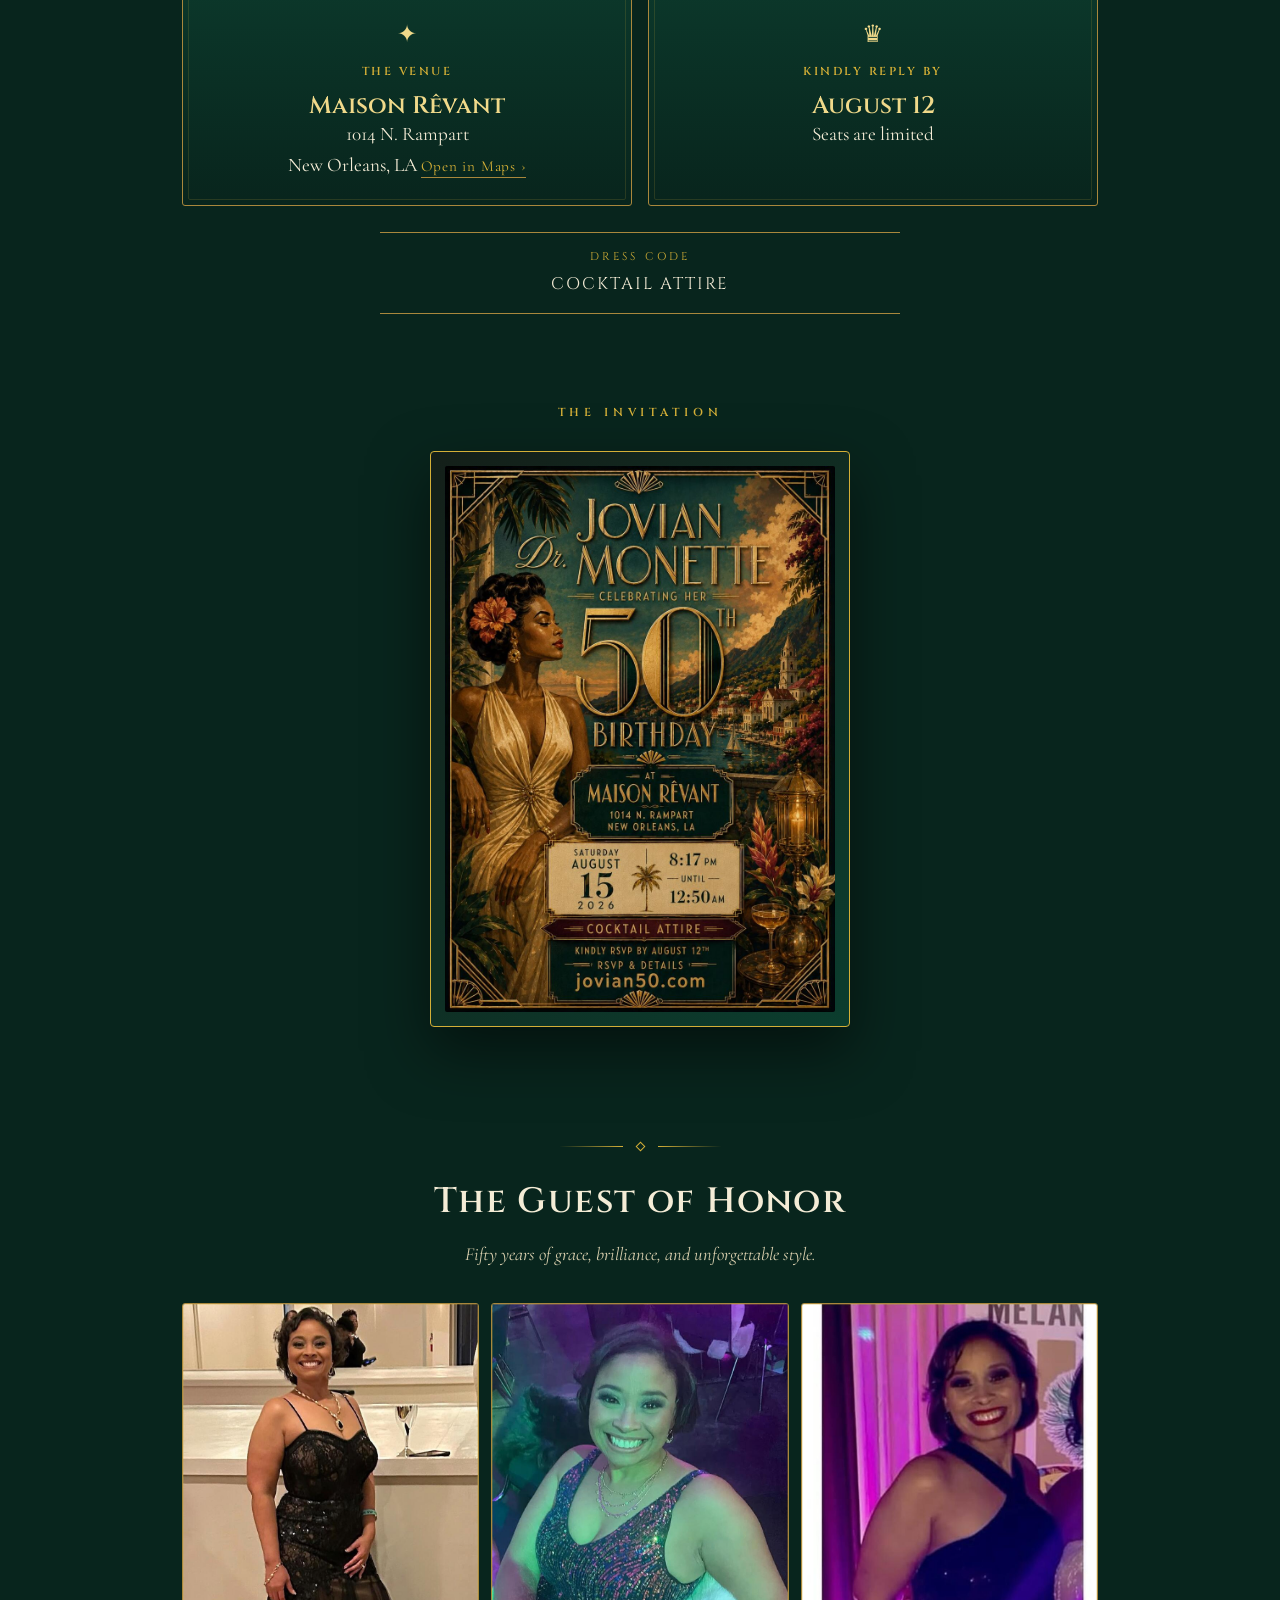
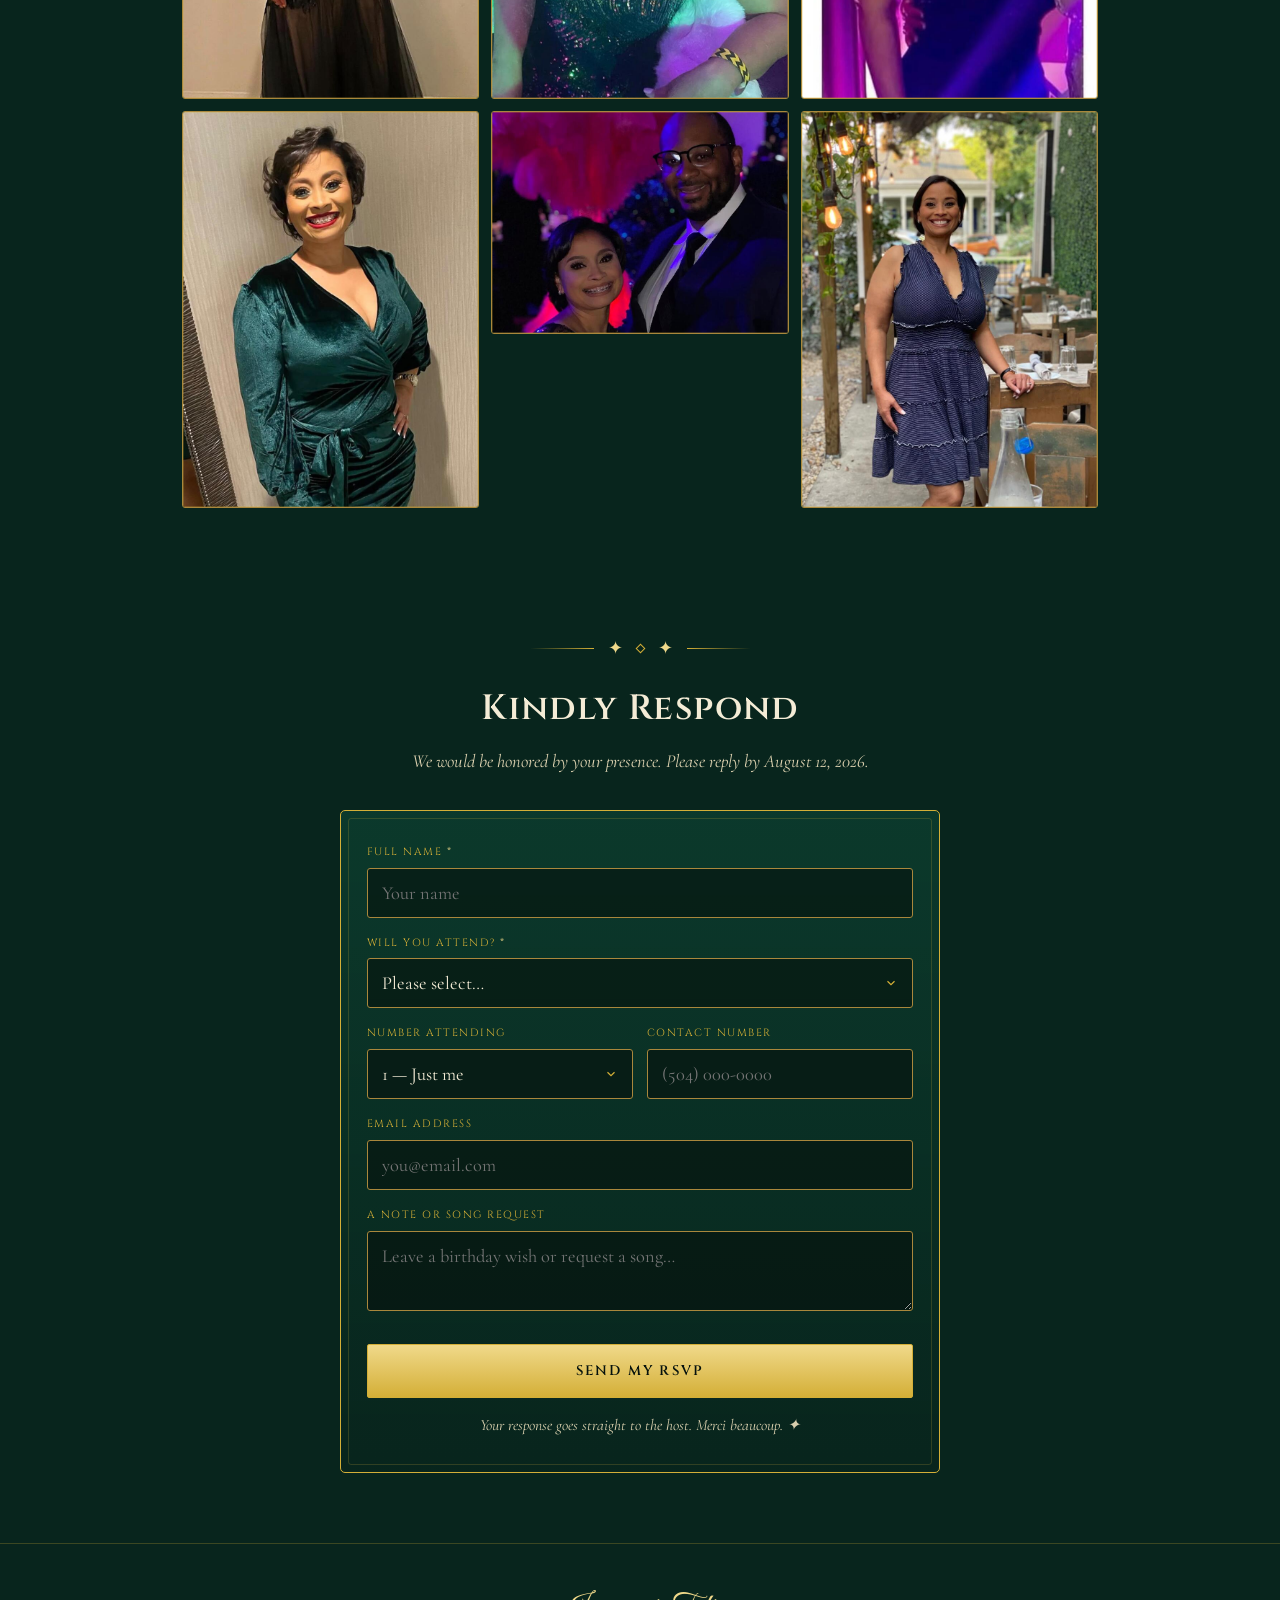
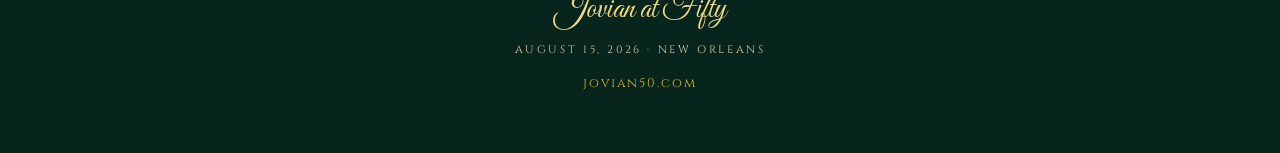
==== commit b81c484f: "Update index.html" ====
--- a/index.html
+++ b/index.html
@@ -152,7 +152,10 @@
 .gallery{padding:40px 0 50px}
 .gal-grid{display:grid;grid-template-columns:repeat(3,1fr);gap:12px;margin-top:34px}
 .gal-item{position:relative;overflow:hidden;border:1px solid var(--gold-dim);border-radius:3px;aspect-ratio:3/4;background:#0b3d2e}
-.gal-item img{width:100%;height:100%;object-fit:cover;transition:.6s;filter:saturate(1.02)}
+.gal-item img{width:100%;height:100%;object-fit:cover;object-position:center 12%;transition:.6s;filter:saturate(1.02)}
+.gal-item.crop-top img{object-position:center 4%}
+.gal-item.crop-wide{aspect-ratio:4/3}
+.gal-item.crop-wide img{object-position:center 22%}
 .gal-item:hover img{transform:scale(1.08)}
 .gal-item::after{content:"";position:absolute;inset:0;box-shadow:inset 0 0 0 1px rgba(212,175,55,.25);pointer-events:none}
 
@@ -315,10 +318,10 @@
     <div class="gal-grid">
       <div class="gal-item"><img src="images/g1_gown.jpg" alt="Jovian" loading="lazy"></div>
       <div class="gal-item"><img src="images/g2_sequin.jpg" alt="Jovian" loading="lazy"></div>
-      <div class="gal-item"><img src="images/g3_purple.jpg" alt="Jovian" loading="lazy"></div>
+      <div class="gal-item crop-top"><img src="images/g3_purple.jpg" alt="Jovian" loading="lazy"></div>
       <div class="gal-item"><img src="images/g4_velvet.jpg" alt="Jovian" loading="lazy"></div>
+      <div class="gal-item crop-wide"><img src="images/g6_couple.jpg" alt="Jovian and Daryl Gray" loading="lazy"></div>
       <div class="gal-item"><img src="images/g5_garden.jpg" alt="Jovian" loading="lazy"></div>
-      <div class="gal-item"><img src="images/g6_couple.jpg" alt="Jovian" loading="lazy"></div>
     </div>
   </div>
 </section>
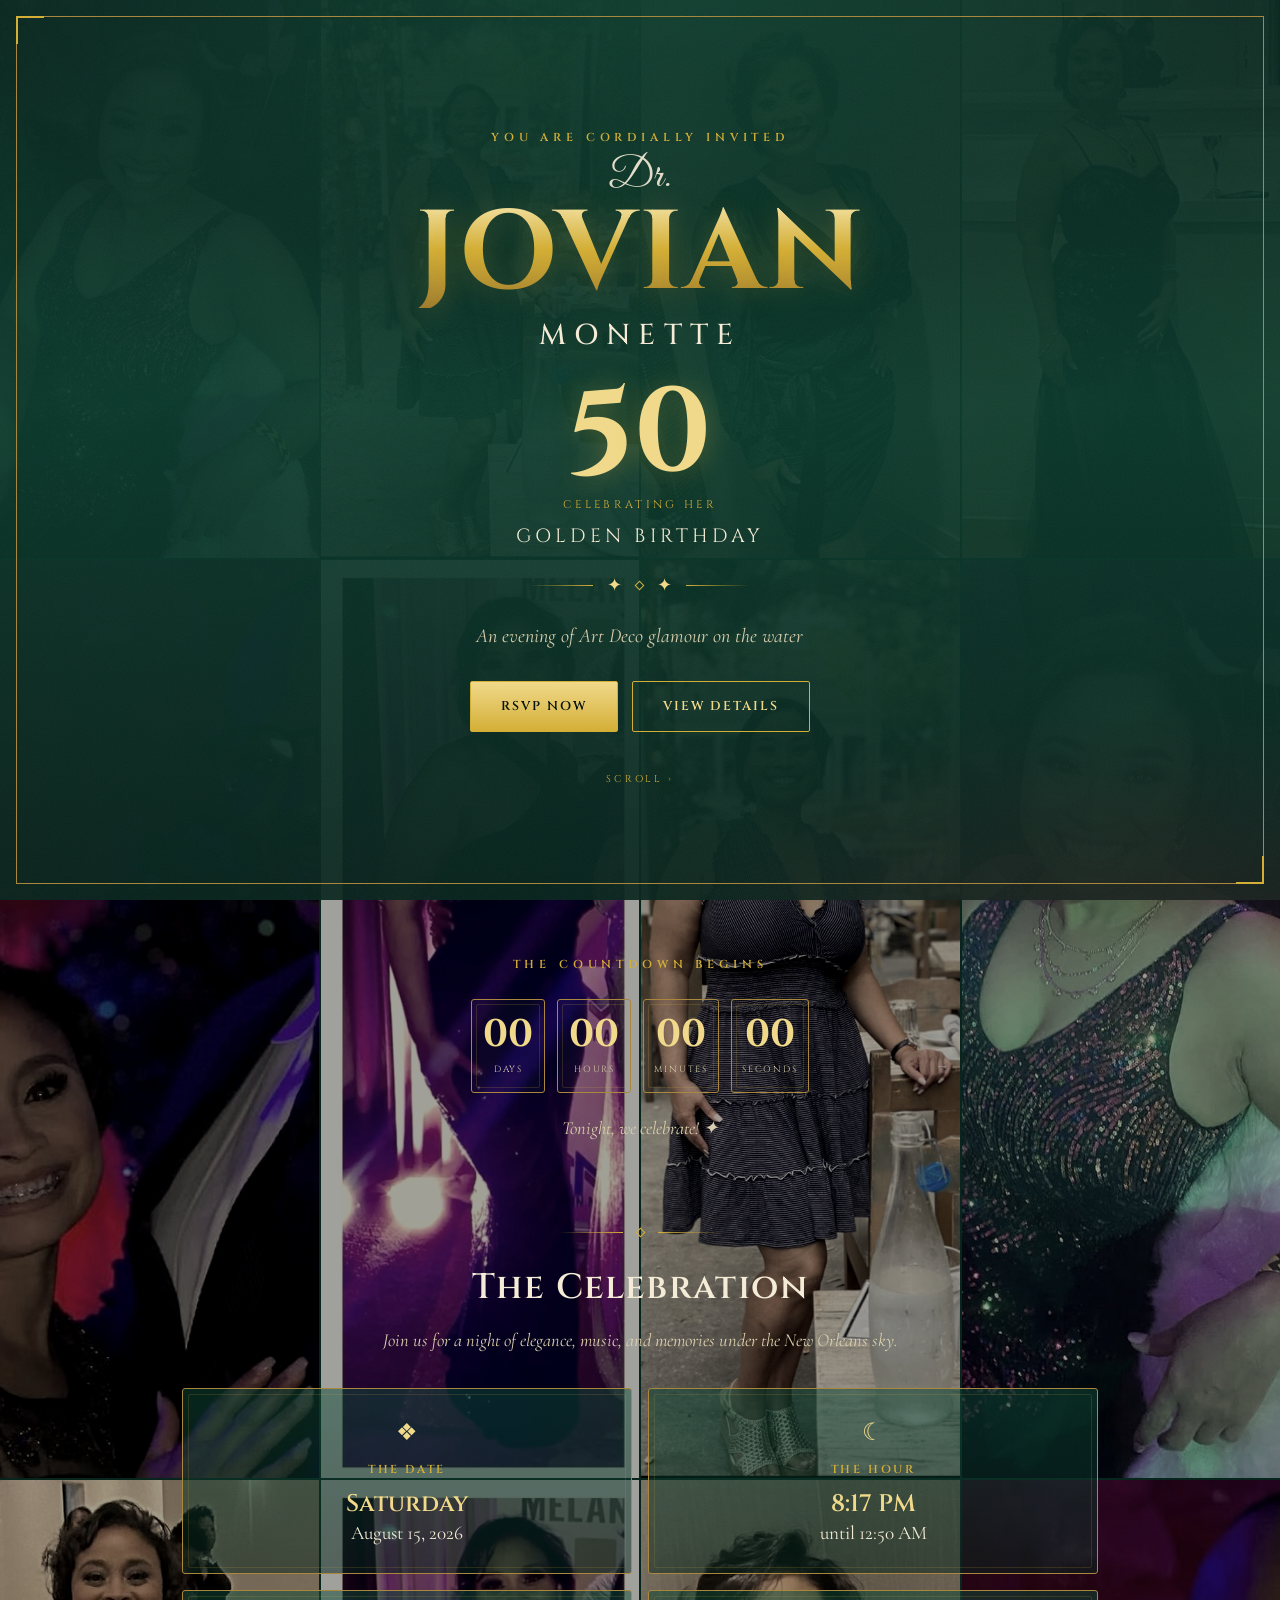
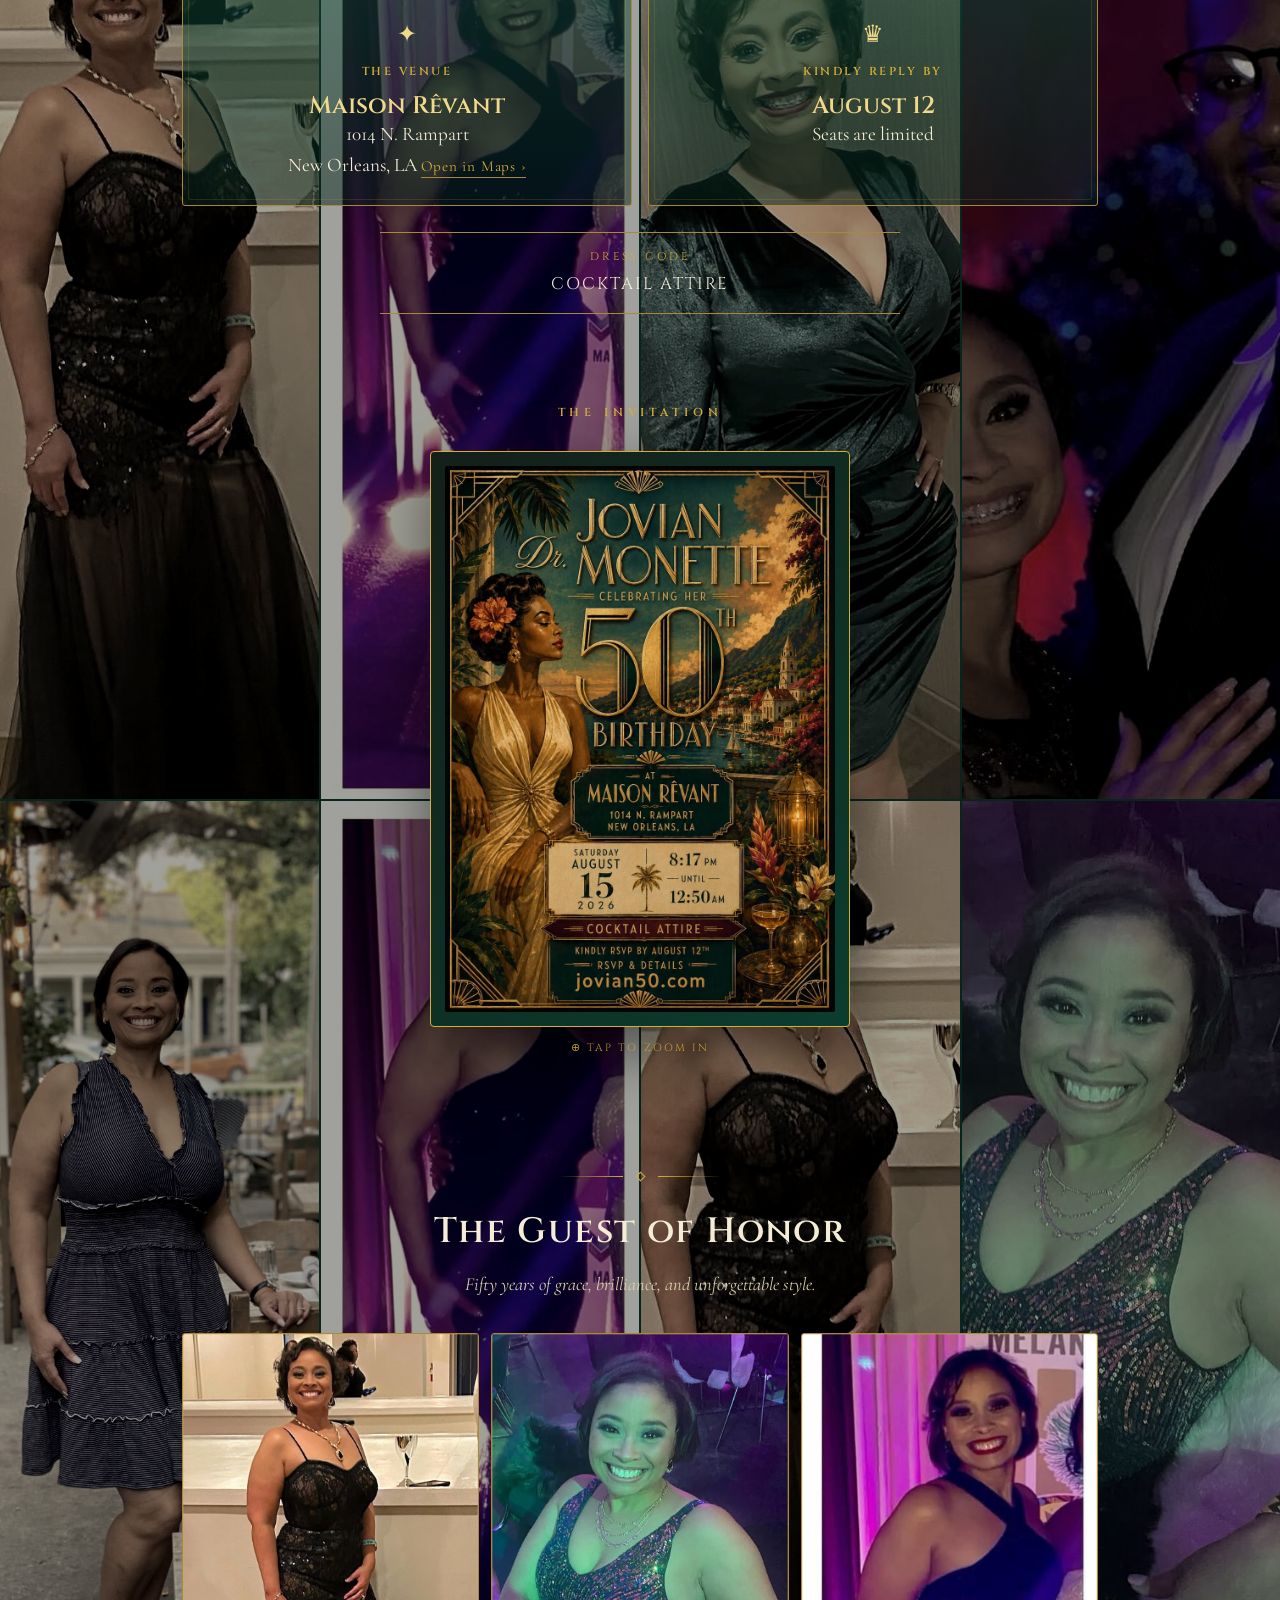
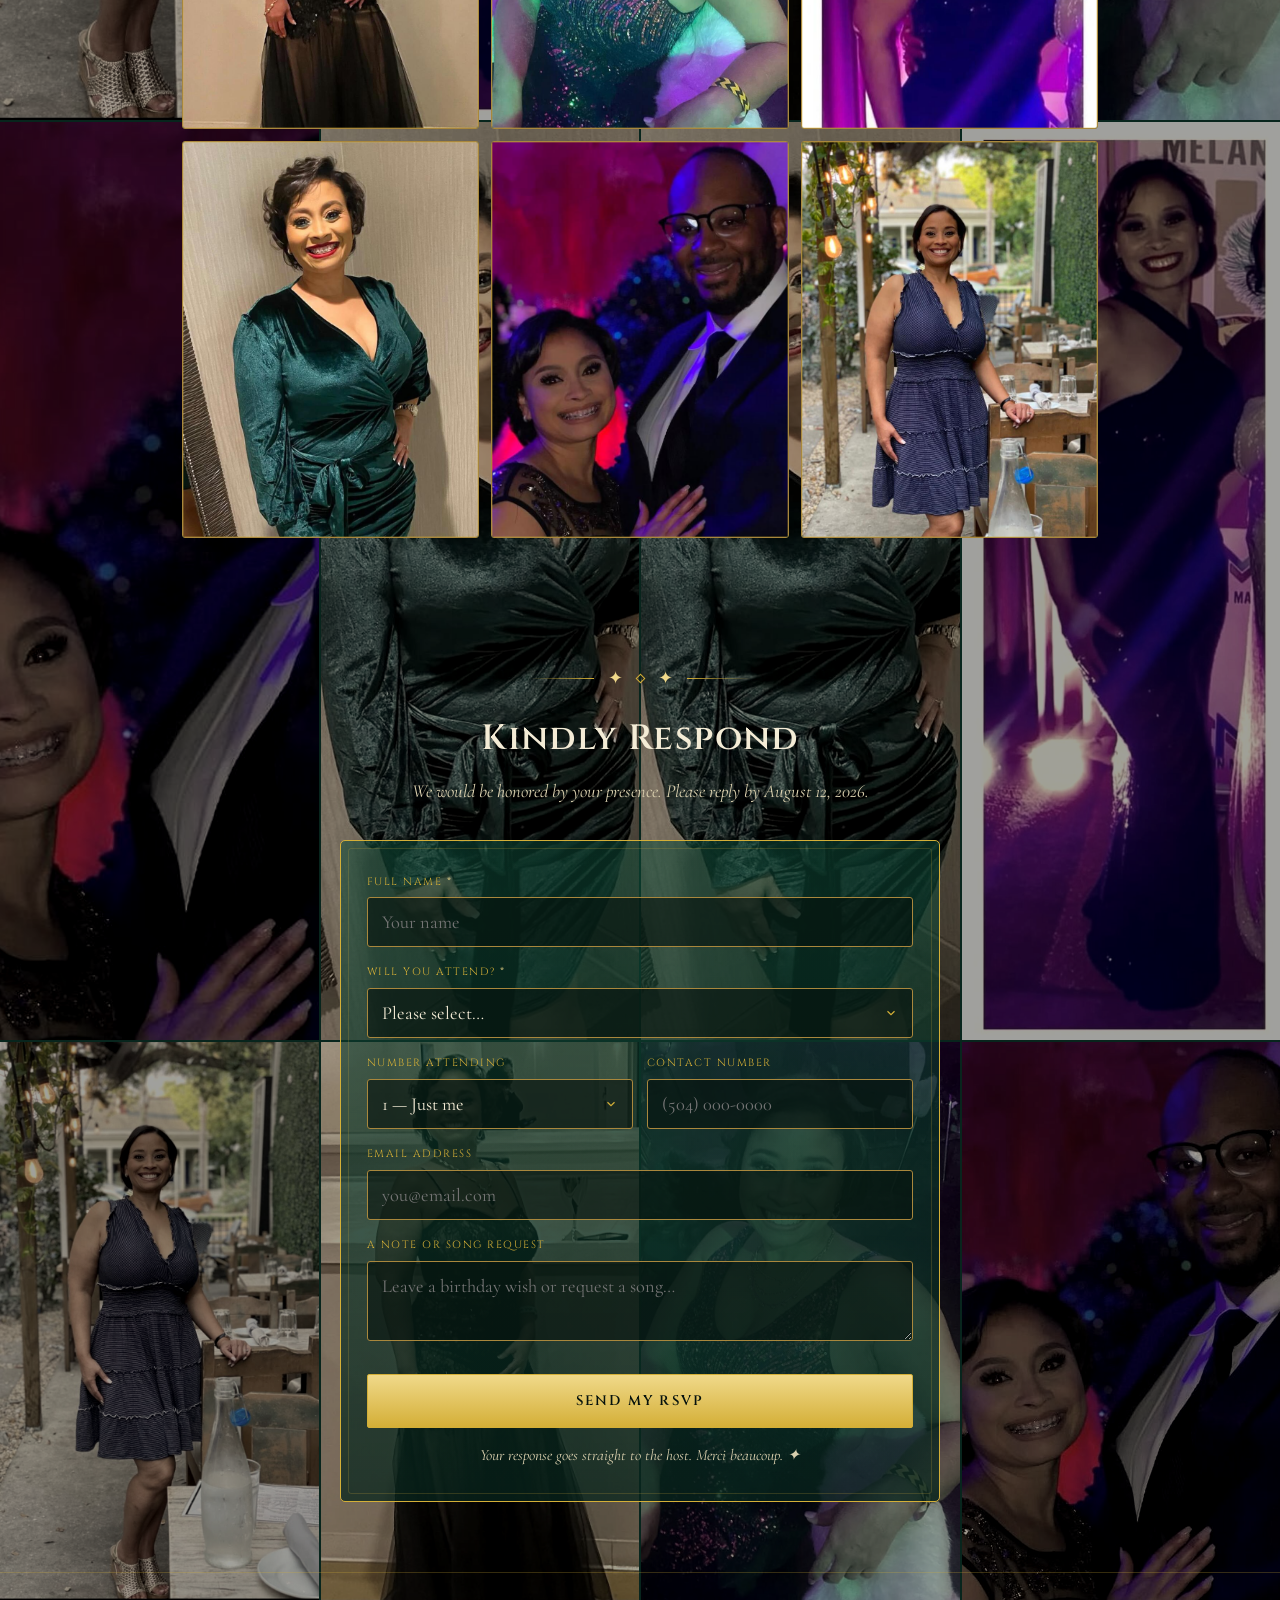
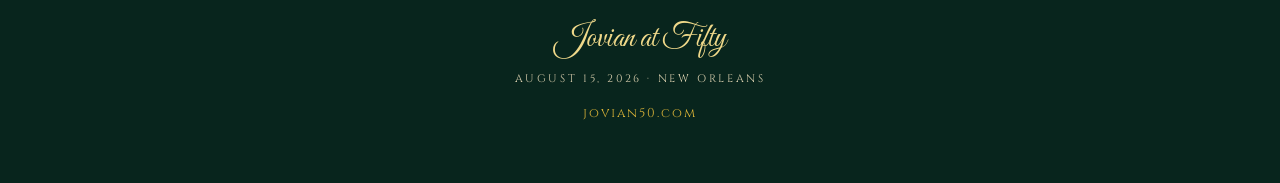
==== commit 0698a69c: "Update index.html" ====
--- a/index.html
+++ b/index.html
@@ -43,14 +43,23 @@
 img{max-width:100%;display:block}
 
 /* ---------- decorative background ---------- */
+.photo-collage{position:fixed;inset:0;z-index:-3;display:grid;
+  grid-template-columns:repeat(4,1fr);grid-template-rows:repeat(6,1fr);gap:2px;
+  filter:grayscale(.35) sepia(.22) brightness(.62) contrast(1.05);}
+.photo-collage img{width:100%;height:100%;object-fit:cover;display:block}
+
 .bg-fx{position:fixed;inset:0;z-index:-2;
   background:
-    radial-gradient(1200px 600px at 50% -10%, #14584180 0%, transparent 60%),
-    radial-gradient(900px 500px at 90% 110%, #5a1f2740 0%, transparent 55%),
-    linear-gradient(180deg,#08251d 0%,#0b3d2e 45%,#08251d 100%);
+    radial-gradient(1200px 600px at 50% -10%, #14584199 0%, transparent 62%),
+    radial-gradient(900px 500px at 90% 110%, #5a1f2755 0%, transparent 58%),
+    linear-gradient(180deg,#08251dee 0%,#0b3d2ee6 45%,#08251dee 100%);
 }
 .grain{position:fixed;inset:0;z-index:-1;opacity:.05;pointer-events:none;
   background-image:url("data:image/svg+xml,%3Csvg xmlns='http://www.w3.org/2000/svg' width='120' height='120'%3E%3Cfilter id='n'%3E%3CfeTurbulence type='fractalNoise' baseFrequency='0.85' numOctaves='2'/%3E%3C/filter%3E%3Crect width='100%25' height='100%25' filter='url(%23n)'/%3E%3C/svg%3E");}
+
+@media(max-width:560px){
+  .photo-collage{grid-template-columns:repeat(3,1fr);grid-template-rows:repeat(8,1fr)}
+}
 
 /* floating sparkles */
 .sparkles{position:fixed;inset:0;z-index:0;pointer-events:none;overflow:hidden}
@@ -144,9 +153,22 @@
 
 /* ---------- INVITE SHOWCASE ---------- */
 .showcase{padding:50px 0;text-align:center}
-.invite-card{max-width:420px;margin:30px auto 0;padding:14px;background:linear-gradient(135deg,#141f19,#0b3d2e);border:1px solid var(--gold);border-radius:4px;box-shadow:0 24px 60px rgba(0,0,0,.5);transition:.5s}
+.invite-card{max-width:420px;margin:30px auto 0;padding:14px;background:linear-gradient(135deg,#141f19,#0b3d2e);border:1px solid var(--gold);border-radius:4px;box-shadow:0 24px 60px rgba(0,0,0,.5);transition:.5s;cursor:zoom-in;position:relative}
 .invite-card:hover{transform:scale(1.015)}
-.invite-card img{border-radius:2px;width:100%}
+.invite-card img{border-radius:2px;width:100%;display:block}
+.invite-hint{margin-top:14px;font-family:'Cinzel',serif;letter-spacing:.2em;font-size:.66rem;text-transform:uppercase;color:var(--gold);opacity:.85}
+.invite-hint::before{content:"⊕  "}
+
+/* Lightbox */
+.lightbox{position:fixed;inset:0;z-index:999;background:rgba(4,12,9,.94);display:none;align-items:center;justify-content:center;padding:26px;cursor:zoom-out;
+  opacity:0;transition:opacity .35s ease}
+.lightbox.open{display:flex}
+.lightbox.show{opacity:1}
+.lightbox img{max-width:min(92vw,720px);max-height:90vh;width:auto;border:1px solid var(--gold);border-radius:4px;box-shadow:0 30px 80px rgba(0,0,0,.6);
+  transform:scale(.94);transition:transform .35s ease}
+.lightbox.show img{transform:scale(1)}
+.lightbox-close{position:absolute;top:18px;right:22px;width:42px;height:42px;border:1px solid var(--gold);border-radius:50%;
+  display:flex;align-items:center;justify-content:center;color:var(--gold-bright);font-size:1.3rem;background:rgba(11,61,46,.6);cursor:pointer}
 
 /* ---------- GALLERY ---------- */
 .gallery{padding:40px 0 50px}
@@ -154,8 +176,7 @@
 .gal-item{position:relative;overflow:hidden;border:1px solid var(--gold-dim);border-radius:3px;aspect-ratio:3/4;background:#0b3d2e}
 .gal-item img{width:100%;height:100%;object-fit:cover;object-position:center 12%;transition:.6s;filter:saturate(1.02)}
 .gal-item.crop-top img{object-position:center 4%}
-.gal-item.crop-wide{aspect-ratio:4/3}
-.gal-item.crop-wide img{object-position:center 22%}
+.gal-item.crop-wide img{object-position:50% 42%}
 .gal-item:hover img{transform:scale(1.08)}
 .gal-item::after{content:"";position:absolute;inset:0;box-shadow:inset 0 0 0 1px rgba(212,175,55,.25);pointer-events:none}
 
@@ -214,6 +235,32 @@
 </style>
 </head>
 <body>
+<div class="photo-collage" aria-hidden="true">
+  <img src="images/g2_sequin.jpg" alt="">
+  <img src="images/g5_garden.jpg" alt="">
+  <img src="images/g4_velvet.jpg" alt="">
+  <img src="images/g1_gown.jpg" alt="">
+  <img src="images/g6_couple.jpg" alt="">
+  <img src="images/g3_purple.jpg" alt="">
+  <img src="images/g5_garden.jpg" alt="">
+  <img src="images/g2_sequin.jpg" alt="">
+  <img src="images/g1_gown.jpg" alt="">
+  <img src="images/g3_purple.jpg" alt="">
+  <img src="images/g4_velvet.jpg" alt="">
+  <img src="images/g6_couple.jpg" alt="">
+  <img src="images/g5_garden.jpg" alt="">
+  <img src="images/g3_purple.jpg" alt="">
+  <img src="images/g1_gown.jpg" alt="">
+  <img src="images/g2_sequin.jpg" alt="">
+  <img src="images/g6_couple.jpg" alt="">
+  <img src="images/g4_velvet.jpg" alt="">
+  <img src="images/g4_velvet.jpg" alt="">
+  <img src="images/g3_purple.jpg" alt="">
+  <img src="images/g5_garden.jpg" alt="">
+  <img src="images/g1_gown.jpg" alt="">
+  <img src="images/g2_sequin.jpg" alt="">
+  <img src="images/g6_couple.jpg" alt="">
+</div>
 <div class="bg-fx"></div>
 <div class="grain"></div>
 <div class="sparkles" id="sparkles"></div>
@@ -303,11 +350,17 @@
 <section class="showcase">
   <div class="wrap reveal">
     <div class="eyebrow">The Invitation</div>
-    <div class="invite-card">
+    <div class="invite-card" id="inviteCard">
       <img src="images/invite.jpg" alt="Dr. Jovian Monette 50th Birthday official invitation" loading="lazy">
     </div>
+    <div class="invite-hint">Tap to zoom in</div>
   </div>
 </section>
+
+<div class="lightbox" id="lightbox">
+  <div class="lightbox-close" id="lightboxClose">&times;</div>
+  <img src="images/invite.jpg" alt="Dr. Jovian Monette 50th Birthday official invitation — full size">
+</div>
 
 <!-- ================= GALLERY ================= -->
 <section class="gallery">
@@ -447,6 +500,28 @@
     es.forEach(e=>{if(e.isIntersecting){e.target.classList.add('in');io.unobserve(e.target);}});
   },{threshold:.12});
   document.querySelectorAll('.reveal').forEach(el=>io.observe(el));
+})();
+
+/* ===== invite lightbox ===== */
+(function(){
+  const card=document.getElementById('inviteCard'),
+        box=document.getElementById('lightbox'),
+        closeBtn=document.getElementById('lightboxClose');
+  if(!card||!box) return;
+  function open(){
+    box.classList.add('open');
+    requestAnimationFrame(()=>box.classList.add('show'));
+    document.body.style.overflow='hidden';
+  }
+  function close(){
+    box.classList.remove('show');
+    document.body.style.overflow='';
+    setTimeout(()=>box.classList.remove('open'),350);
+  }
+  card.addEventListener('click',open);
+  closeBtn.addEventListener('click',close);
+  box.addEventListener('click',(e)=>{ if(e.target===box) close(); });
+  document.addEventListener('keydown',(e)=>{ if(e.key==='Escape') close(); });
 })();
 
 /* ===== RSVP submit ===== */
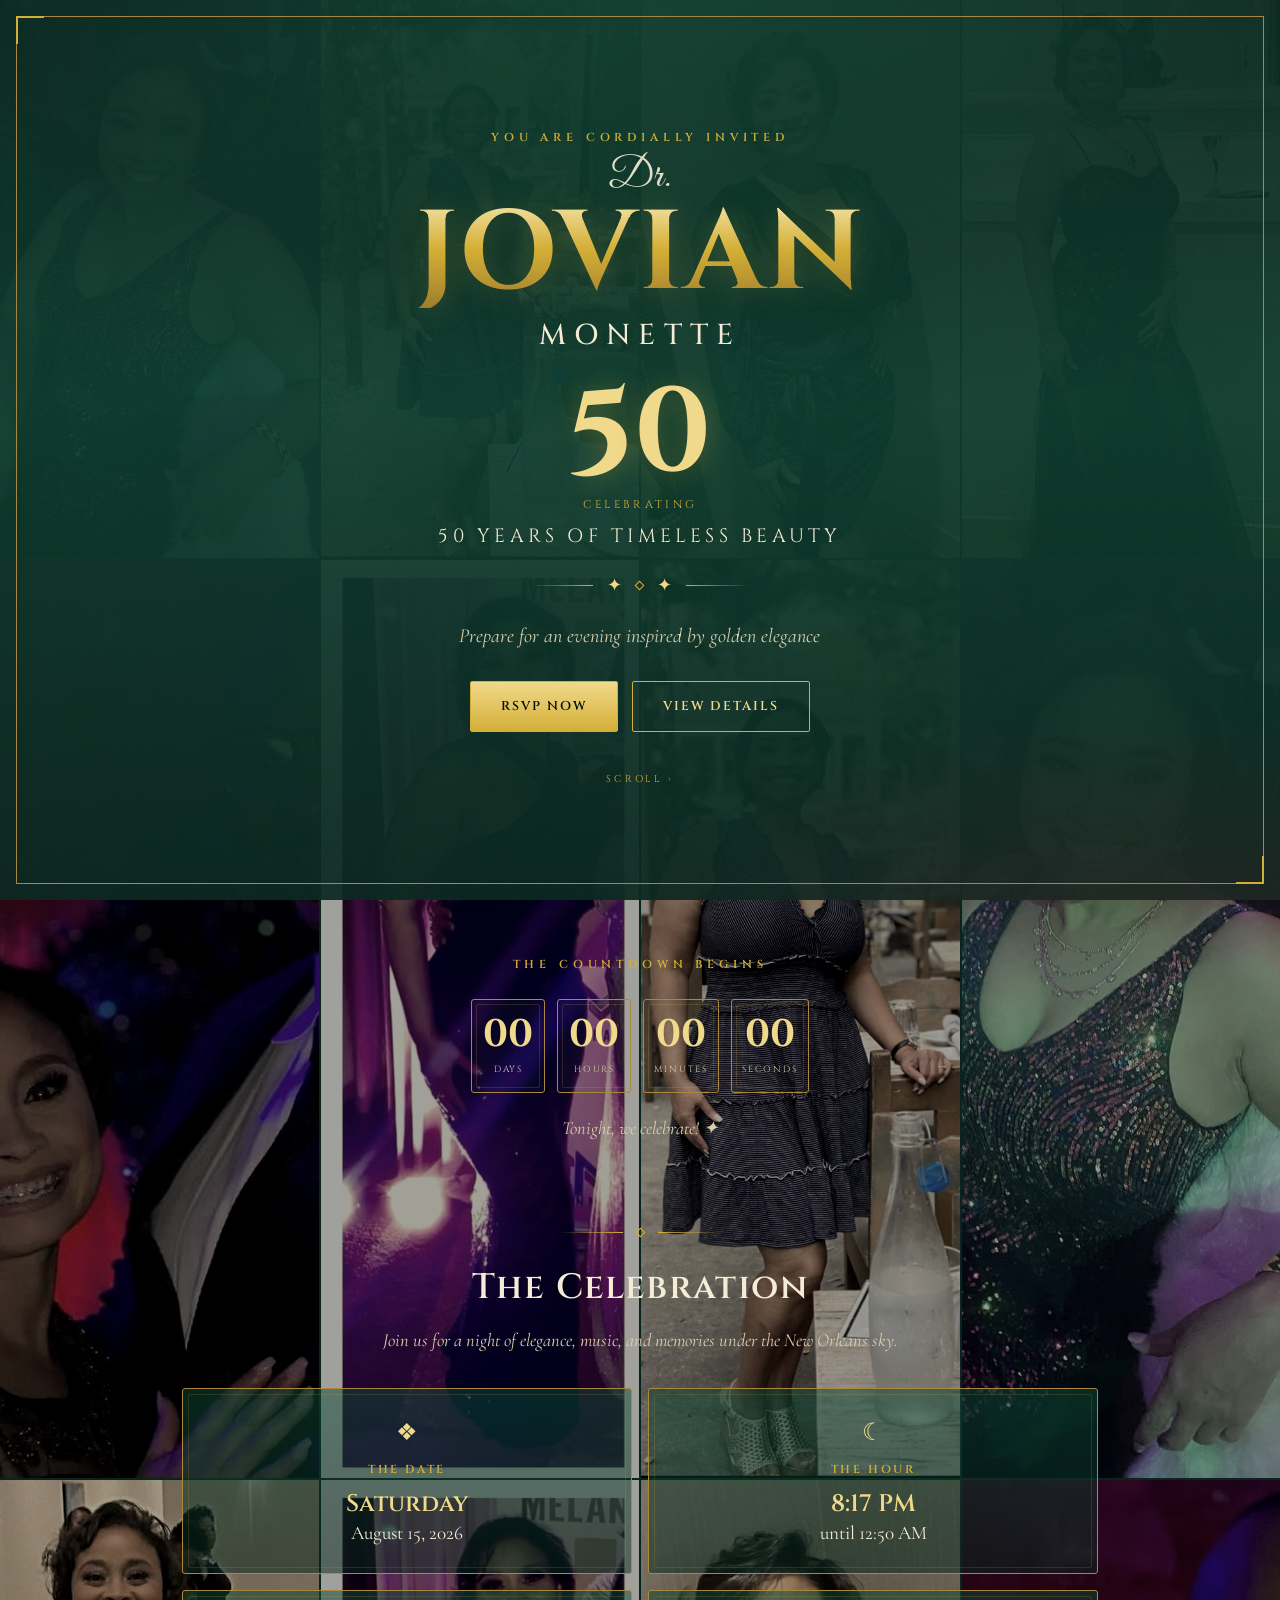
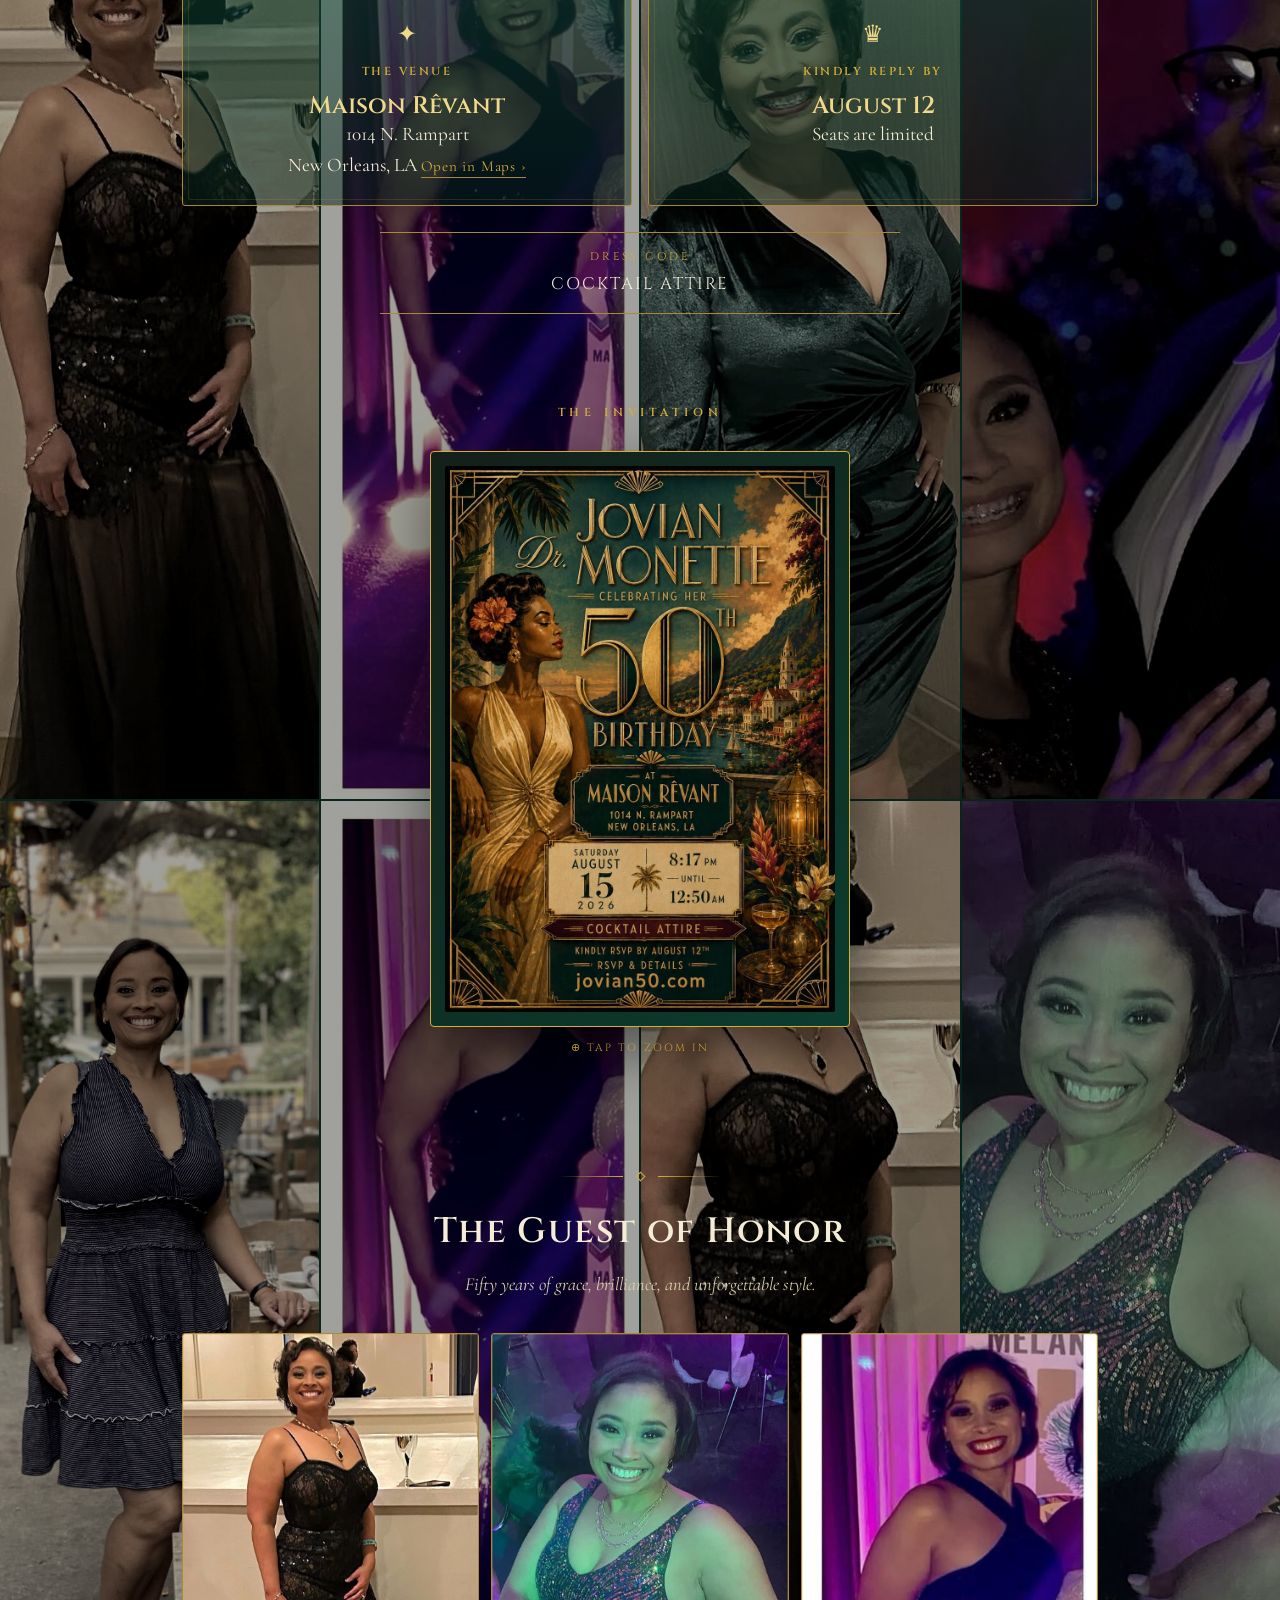
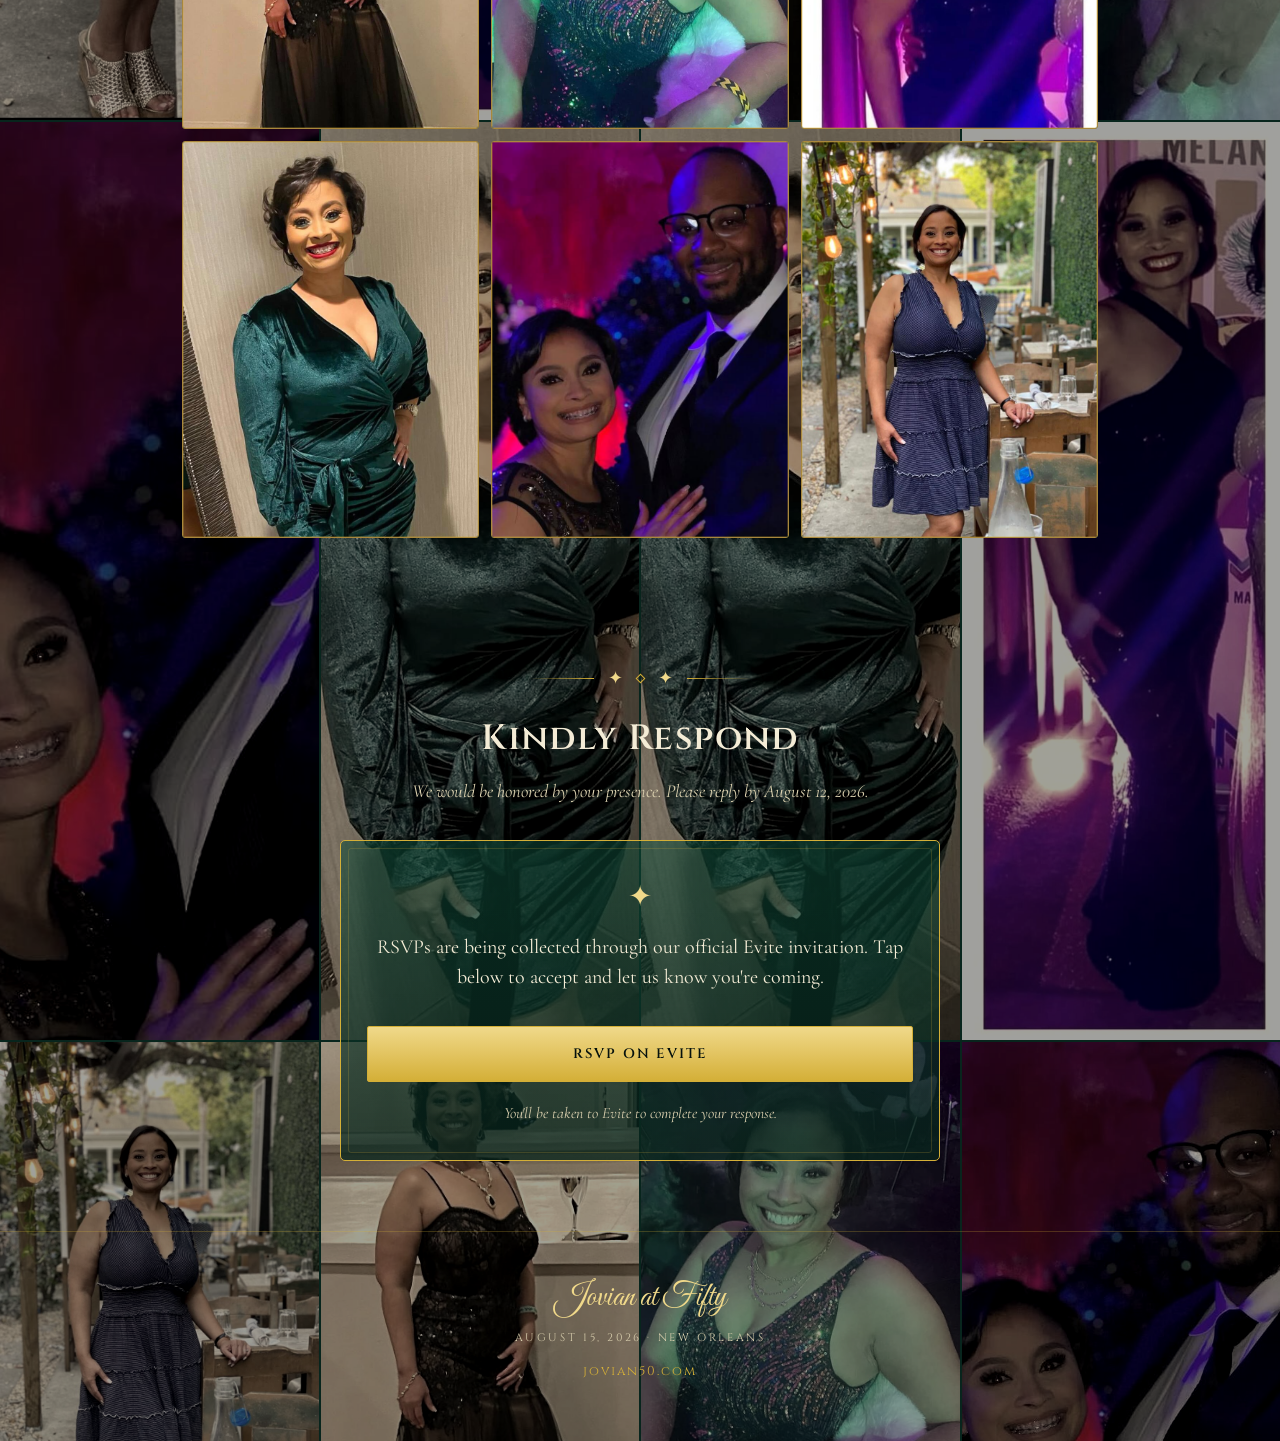
==== commit 33cd135a: "Update index.html" ====
--- a/index.html
+++ b/index.html
@@ -277,14 +277,14 @@
     <div class="milestone">
       <div class="big">5<span>0</span></div>
       <div class="stack">
-        <span class="celebrating">Celebrating Her</span>
-        <span class="bday">Golden Birthday</span>
+        <span class="celebrating">Celebrating</span>
+        <span class="bday">50 Years of Timeless Beauty</span>
       </div>
     </div>
 
     <div class="deco-div"><span class="line"></span><span class="fan gold">✦</span><span class="dot"></span><span class="fan gold">✦</span><span class="line r"></span></div>
 
-    <p style="font-size:1.25rem;color:var(--cream-dim);font-style:italic">An evening of Art Deco glamour on the water</p>
+    <p style="font-size:1.25rem;color:var(--cream-dim);font-style:italic">Prepare for an evening inspired by golden elegance</p>
 
     <div class="hero-cta">
       <a href="#rsvp" class="btn">RSVP Now</a>
@@ -386,62 +386,14 @@
     <h2 class="sec-title">Kindly Respond</h2>
     <p class="sec-sub">We would be honored by your presence. Please reply by August 12, 2026.</p>
 
-    <div class="rsvp-shell" id="rsvpShell">
-      <form class="rsvp-form" id="rsvpForm" novalidate>
-        <!-- honeypot (spam trap) -->
-        <input type="text" name="website" class="hp" tabindex="-1" autocomplete="off" aria-hidden="true">
-
-        <div class="field">
-          <label>Full Name <span class="req">*</span></label>
-          <input type="text" name="name" required placeholder="Your name">
-        </div>
-
-        <div class="field">
-          <label>Will You Attend? <span class="req">*</span></label>
-          <select name="attending" required>
-            <option value="" disabled selected>Please select…</option>
-            <option value="Joyfully Accepts">Joyfully Accepts ✦</option>
-            <option value="Regretfully Declines">Regretfully Declines</option>
-          </select>
-        </div>
-
-        <div class="two-col">
-          <div class="field">
-            <label>Number Attending</label>
-            <select name="guests">
-              <option value="1">1 — Just me</option>
-              <option value="2">2</option>
-              <option value="3">3</option>
-              <option value="4">4</option>
-              <option value="5">5+</option>
-            </select>
-          </div>
-          <div class="field">
-            <label>Contact Number</label>
-            <input type="tel" name="phone" placeholder="(504) 000-0000">
-          </div>
-        </div>
-
-        <div class="field">
-          <label>Email Address</label>
-          <input type="email" name="email" placeholder="you@email.com">
-        </div>
-
-        <div class="field">
-          <label>A Note or Song Request</label>
-          <textarea name="message" placeholder="Leave a birthday wish or request a song…"></textarea>
-        </div>
-
-        <button type="submit" class="btn" id="submitBtn">Send My RSVP</button>
-        <p class="err-msg" id="errMsg">Something went wrong. Please try again, or text your RSVP directly.</p>
-        <p class="form-note">Your response goes straight to the host. Merci beaucoup. ✦</p>
-      </form>
-
-      <div class="thankyou" id="thankyou">
-        <div class="checkmark">✦</div>
-        <h3>Thank You!</h3>
-        <p id="tyMsg">Your RSVP has been received. We can't wait to celebrate with you.</p>
-      </div>
+    <div class="rsvp-shell rsvp-evite" style="text-align:center">
+      <div class="ic" style="font-size:1.8rem;color:var(--gold-bright);margin-bottom:14px">✦</div>
+      <p style="font-size:1.25rem;color:var(--cream);margin-bottom:26px">
+        RSVPs are being collected through our official Evite invitation.
+        Tap below to accept and let us know you're coming.
+      </p>
+      <a href="https://evite.me/5DJRppNNem" target="_blank" rel="noopener" class="btn">RSVP on Evite</a>
+      <p class="form-note" style="margin-top:20px">You'll be taken to Evite to complete your response.</p>
     </div>
   </div>
 </section>
@@ -454,11 +406,6 @@
 </footer>
 
 <script>
-/* ===== CONFIG ===== */
-/* Paste your Google Apps Script Web App URL between the quotes below.
-   (See the SETUP GUIDE. Until then, the form runs in demo mode.) */
-const RSVP_ENDPOINT = "https://script.google.com/macros/s/AKfycbyKgSpBGPRCNBaA9b9KOijkFk6ChxsRA9gz9120XlLyiB_srLZzniA4HKfAZVrBt1E5xQ/exec";
-
 /* ===== sparkles ===== */
 (function(){
   const c=document.getElementById('sparkles');
@@ -524,53 +471,6 @@
   document.addEventListener('keydown',(e)=>{ if(e.key==='Escape') close(); });
 })();
 
-/* ===== RSVP submit ===== */
-(function(){
-  const form=document.getElementById('rsvpForm'),
-        shell=document.getElementById('rsvpShell'),
-        ty=document.getElementById('thankyou'),
-        tyMsg=document.getElementById('tyMsg'),
-        btn=document.getElementById('submitBtn'),
-        err=document.getElementById('errMsg');
-
-  function showThanks(attending){
-    if(attending==='Regretfully Declines'){
-      tyMsg.textContent="Thank you for letting us know. You'll be dearly missed — we'll raise a glass to you.";
-    }
-    shell.classList.add('done');
-    ty.classList.add('show');
-    ty.scrollIntoView({behavior:'smooth',block:'center'});
-  }
-
-  form.addEventListener('submit',async function(ev){
-    ev.preventDefault();
-    err.style.display='none';
-    if(form.website.value){return;} // honeypot tripped
-    if(!form.name.value.trim()||!form.attending.value){
-      err.textContent='Please enter your name and let us know if you can attend.';
-      err.style.display='block';return;
-    }
-    btn.textContent='Sending…';btn.style.pointerEvents='none';btn.style.opacity='.7';
-
-    const data=new URLSearchParams();
-    new FormData(form).forEach((v,k)=>data.append(k,v));
-    data.append('submittedAt',new Date().toLocaleString('en-US',{timeZone:'America/Chicago'}));
-
-    // Demo mode if endpoint not configured
-    if(!RSVP_ENDPOINT||RSVP_ENDPOINT.indexOf('PASTE_YOUR')===0){
-      setTimeout(()=>showThanks(form.attending.value),700);
-      return;
-    }
-    try{
-      await fetch(RSVP_ENDPOINT,{method:'POST',mode:'no-cors',
-        headers:{'Content-Type':'application/x-www-form-urlencoded'},body:data.toString()});
-      showThanks(form.attending.value);
-    }catch(e){
-      btn.textContent='Send My RSVP';btn.style.pointerEvents='';btn.style.opacity='';
-      err.style.display='block';
-    }
-  });
-})();
 </script>
 </body>
 </html>
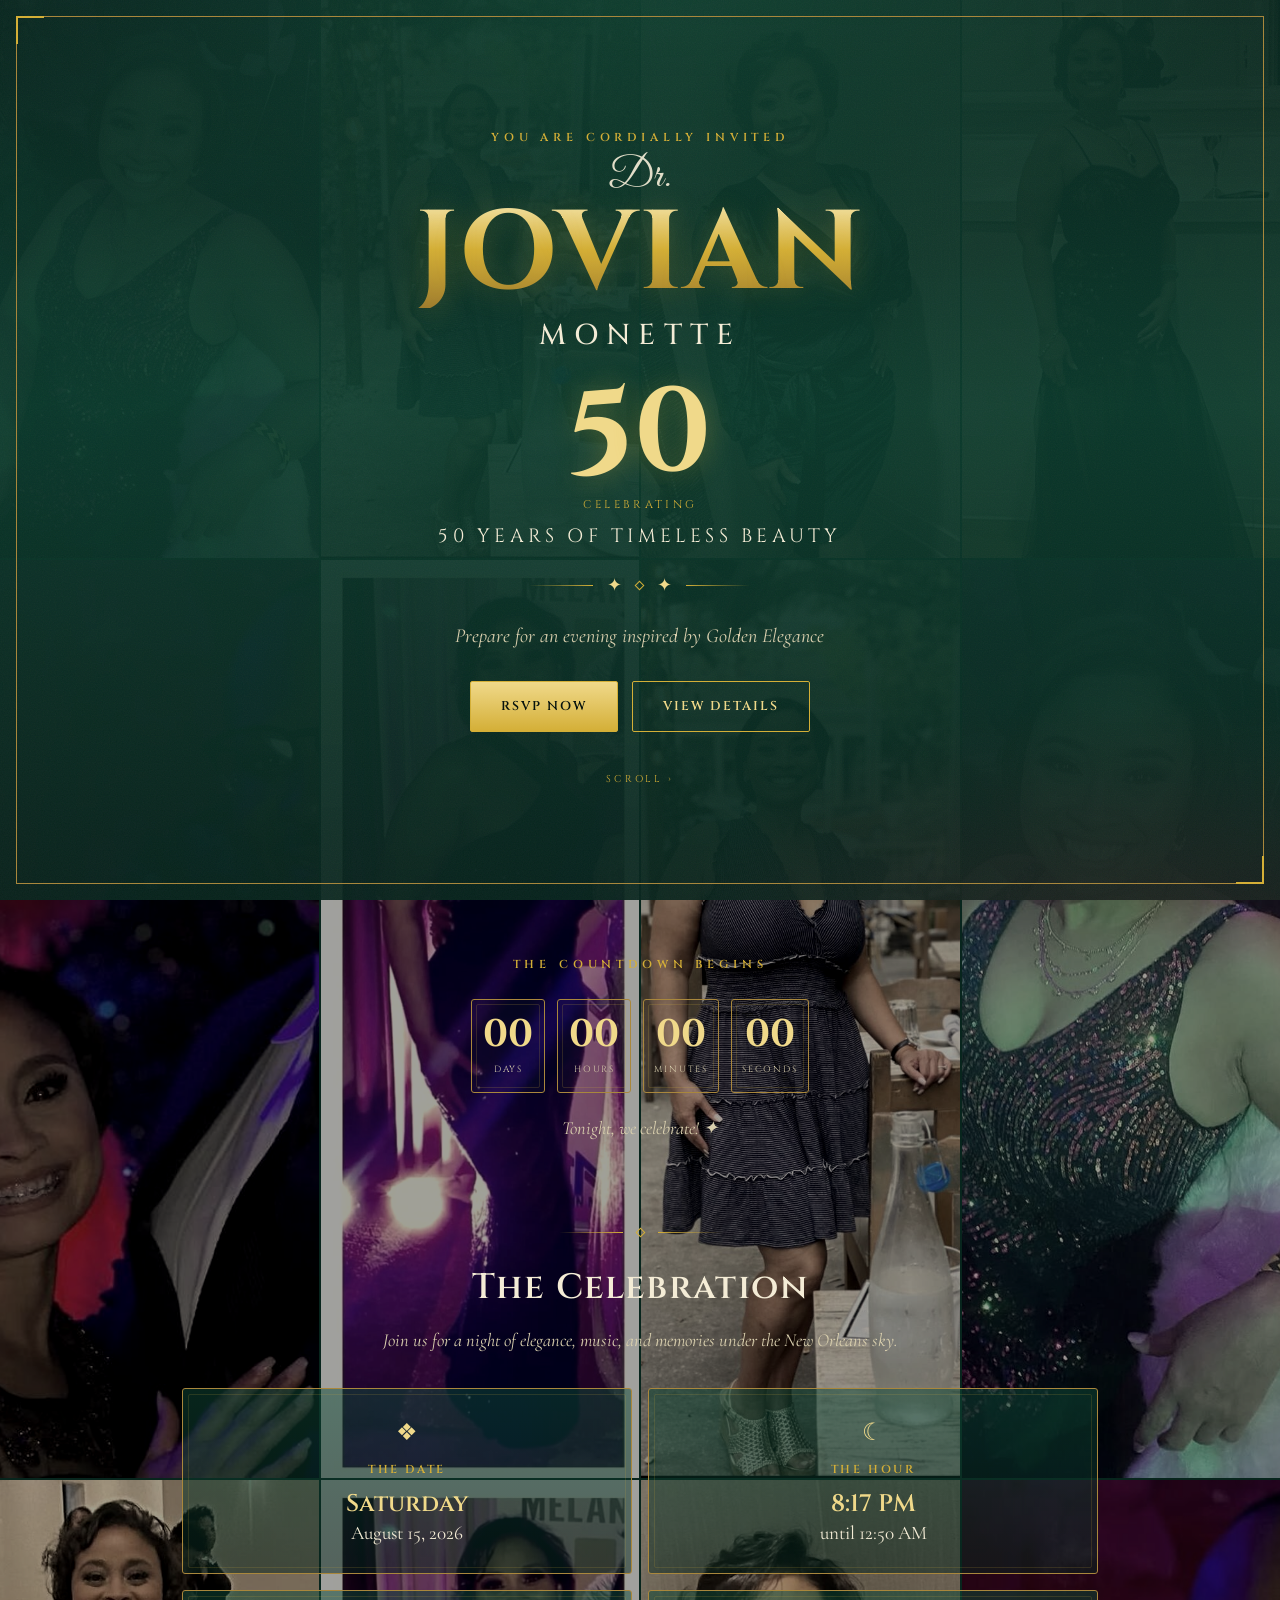
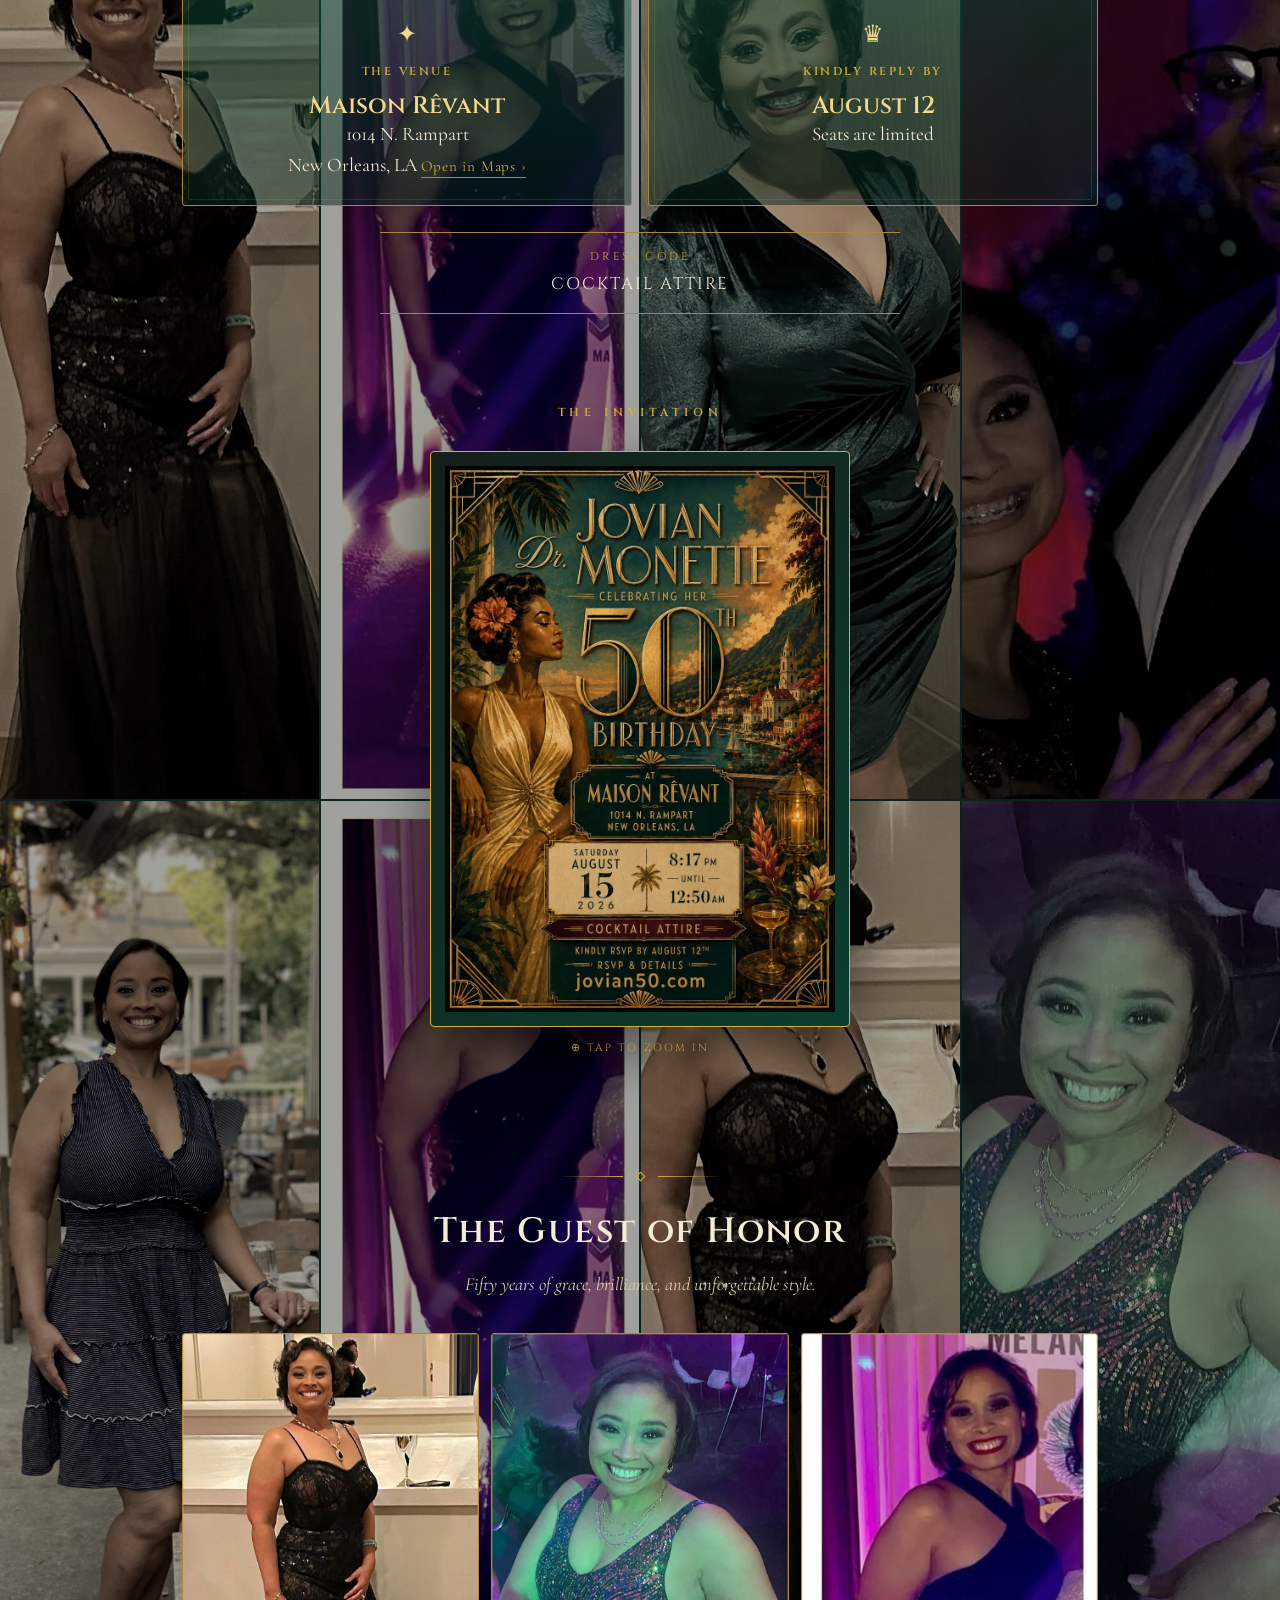
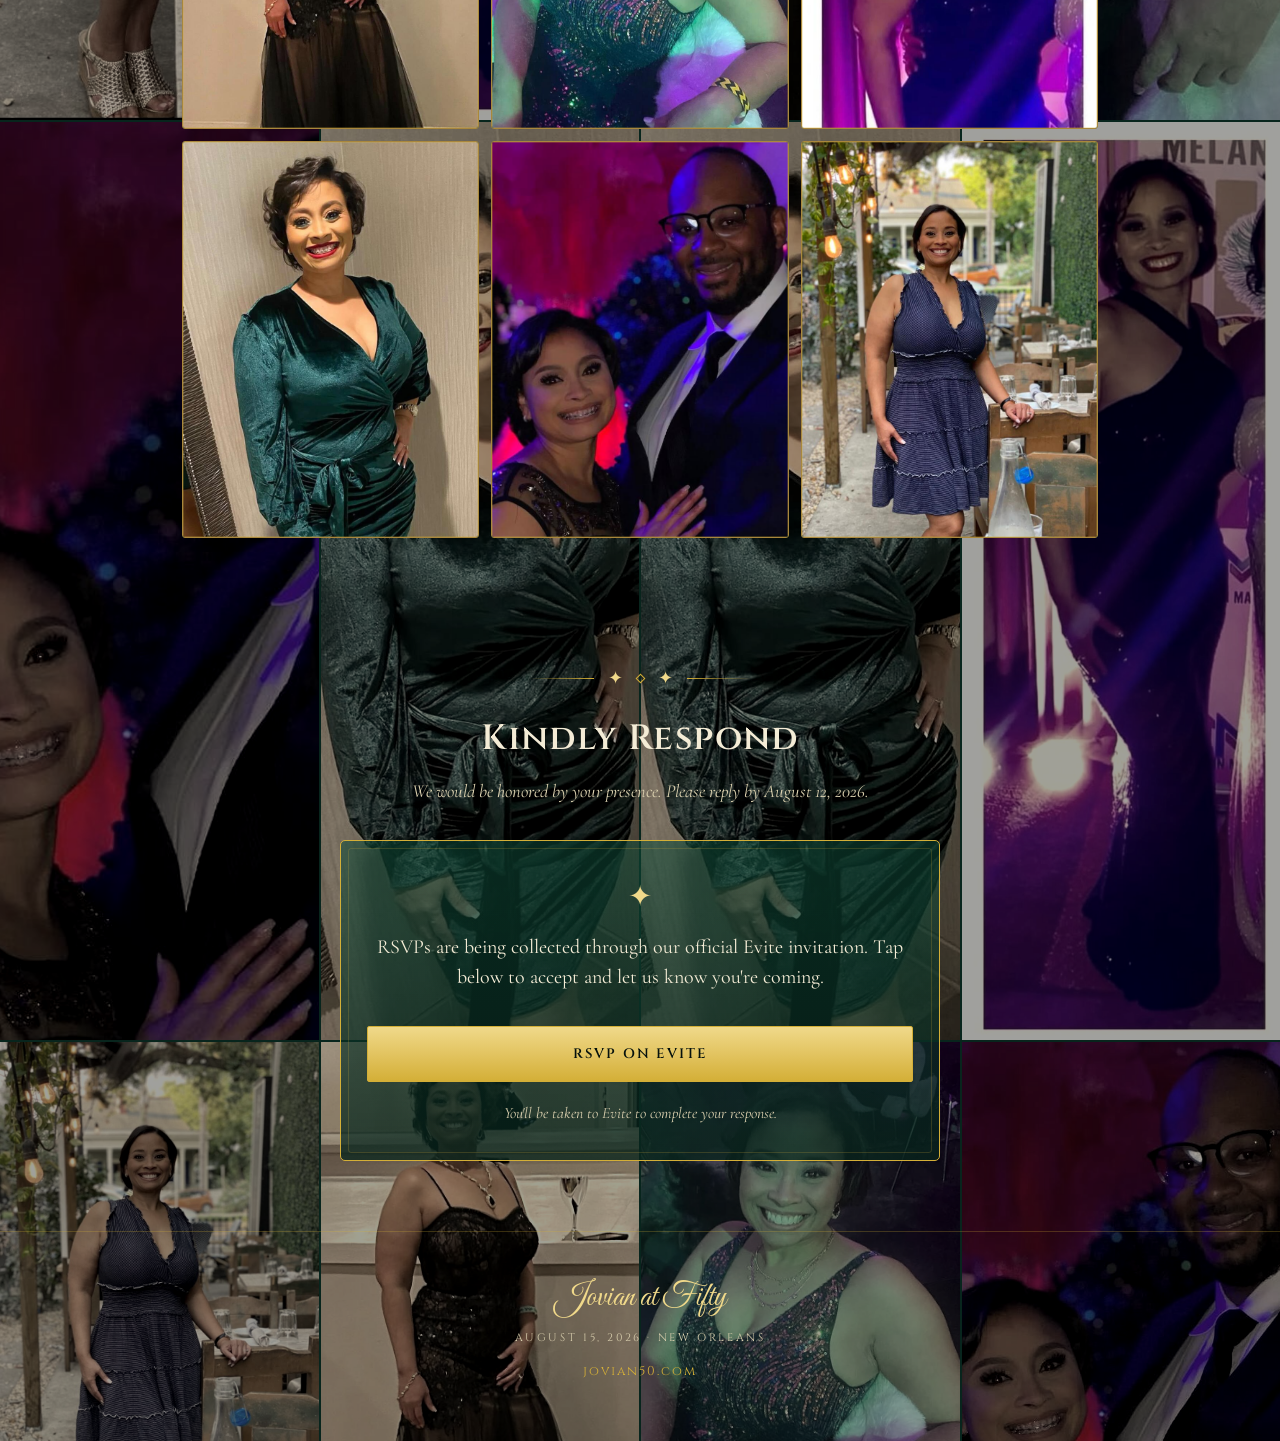
==== commit 77ccd4a6: "Update index.html" ====
--- a/index.html
+++ b/index.html
@@ -284,7 +284,7 @@
 
     <div class="deco-div"><span class="line"></span><span class="fan gold">✦</span><span class="dot"></span><span class="fan gold">✦</span><span class="line r"></span></div>
 
-    <p style="font-size:1.25rem;color:var(--cream-dim);font-style:italic">Prepare for an evening inspired by golden elegance</p>
+    <p style="font-size:1.25rem;color:var(--cream-dim);font-style:italic">Prepare for an evening inspired by Golden Elegance</p>
 
     <div class="hero-cta">
       <a href="#rsvp" class="btn">RSVP Now</a>
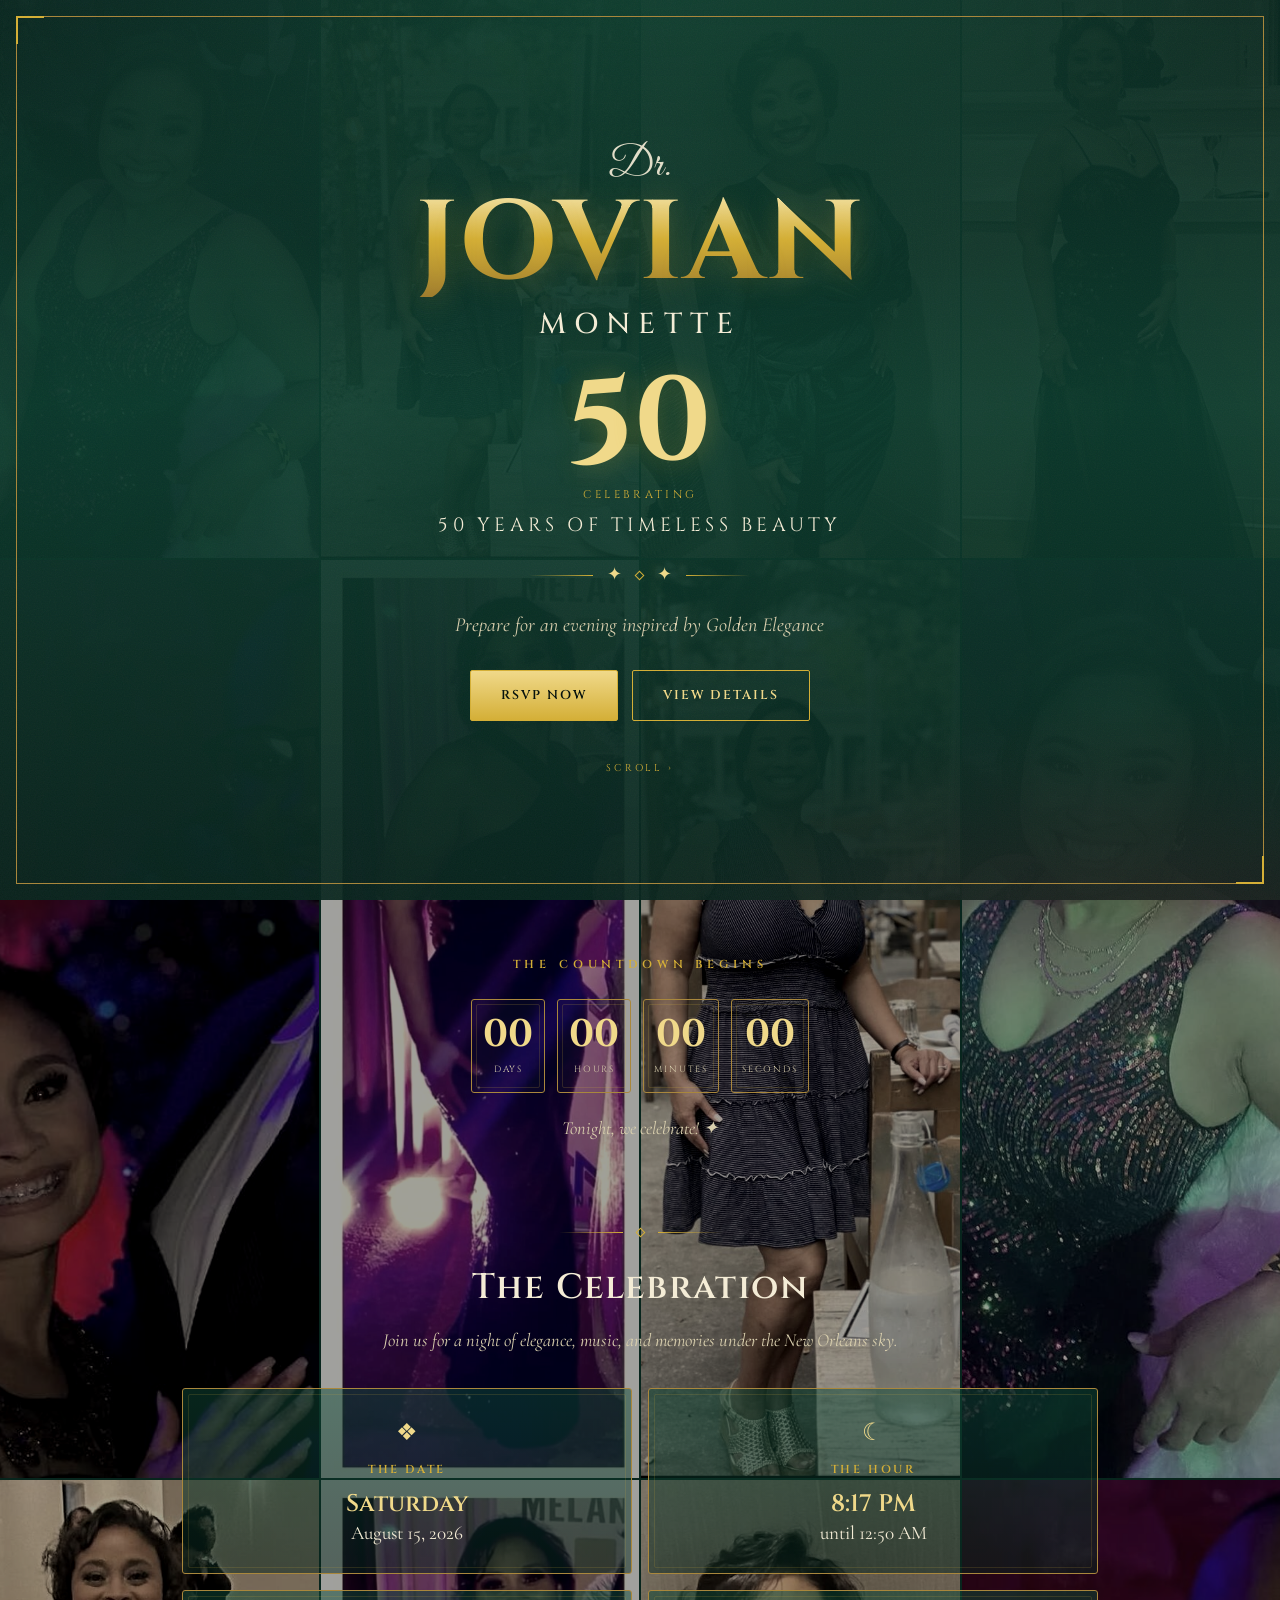
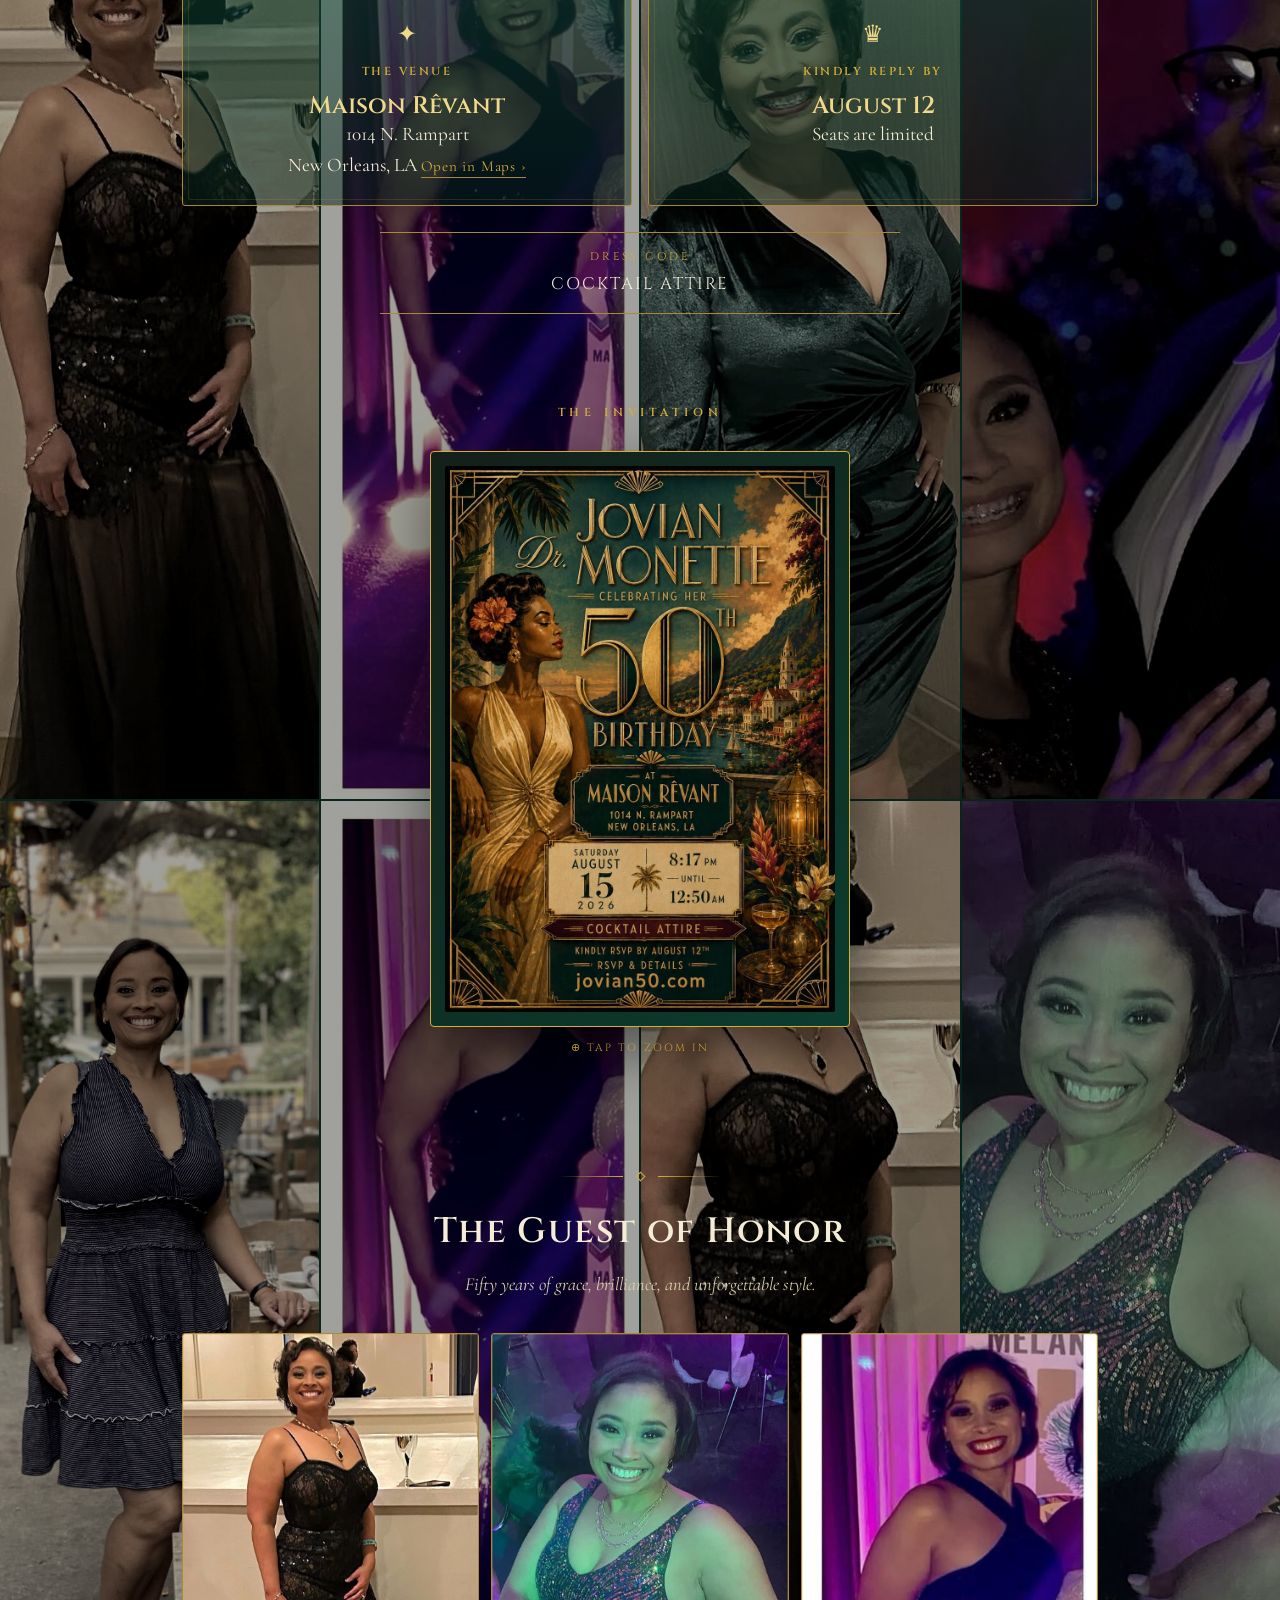
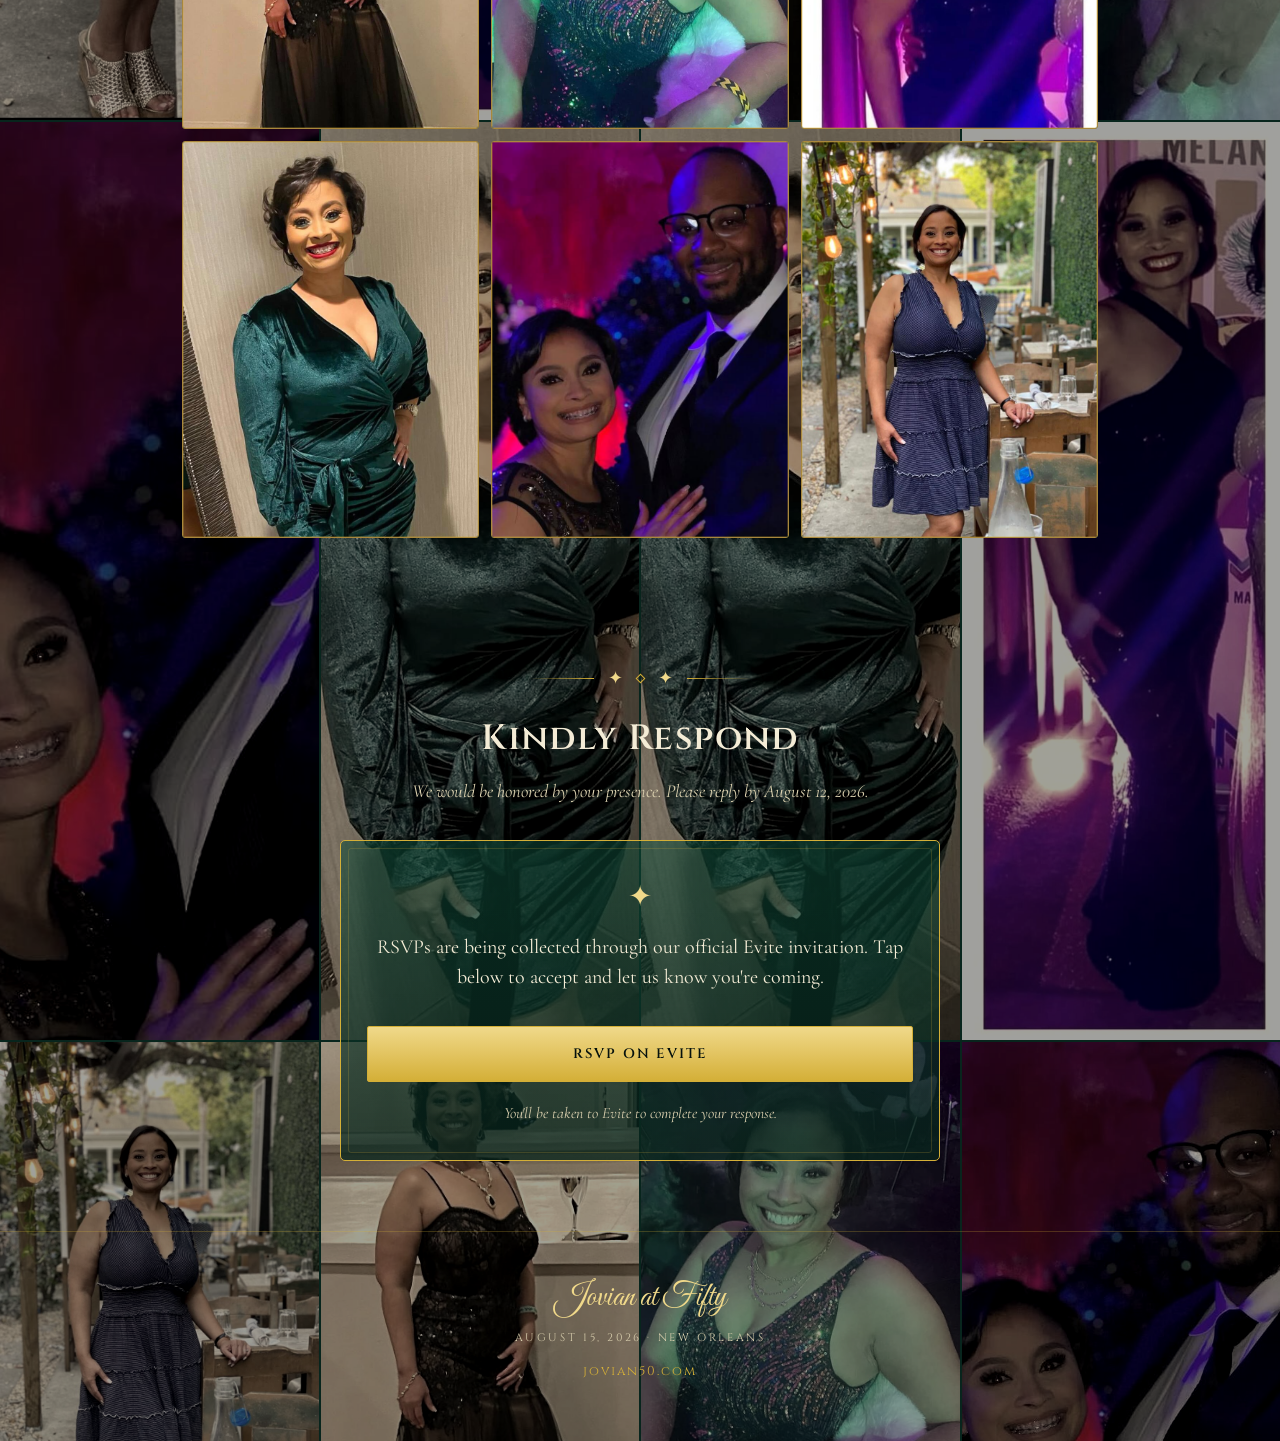
==== commit 5738420d: "Update index.html" ====
--- a/index.html
+++ b/index.html
@@ -269,7 +269,6 @@
 <header class="hero">
   <div class="hero-frame"></div>
   <div class="hero-inner wrap">
-    <div class="eyebrow invited">You are cordially invited</div>
     <div class="host-name">Dr.</div>
     <h1 class="name">JOVIAN</h1>
     <div class="surname">Monette</div>
